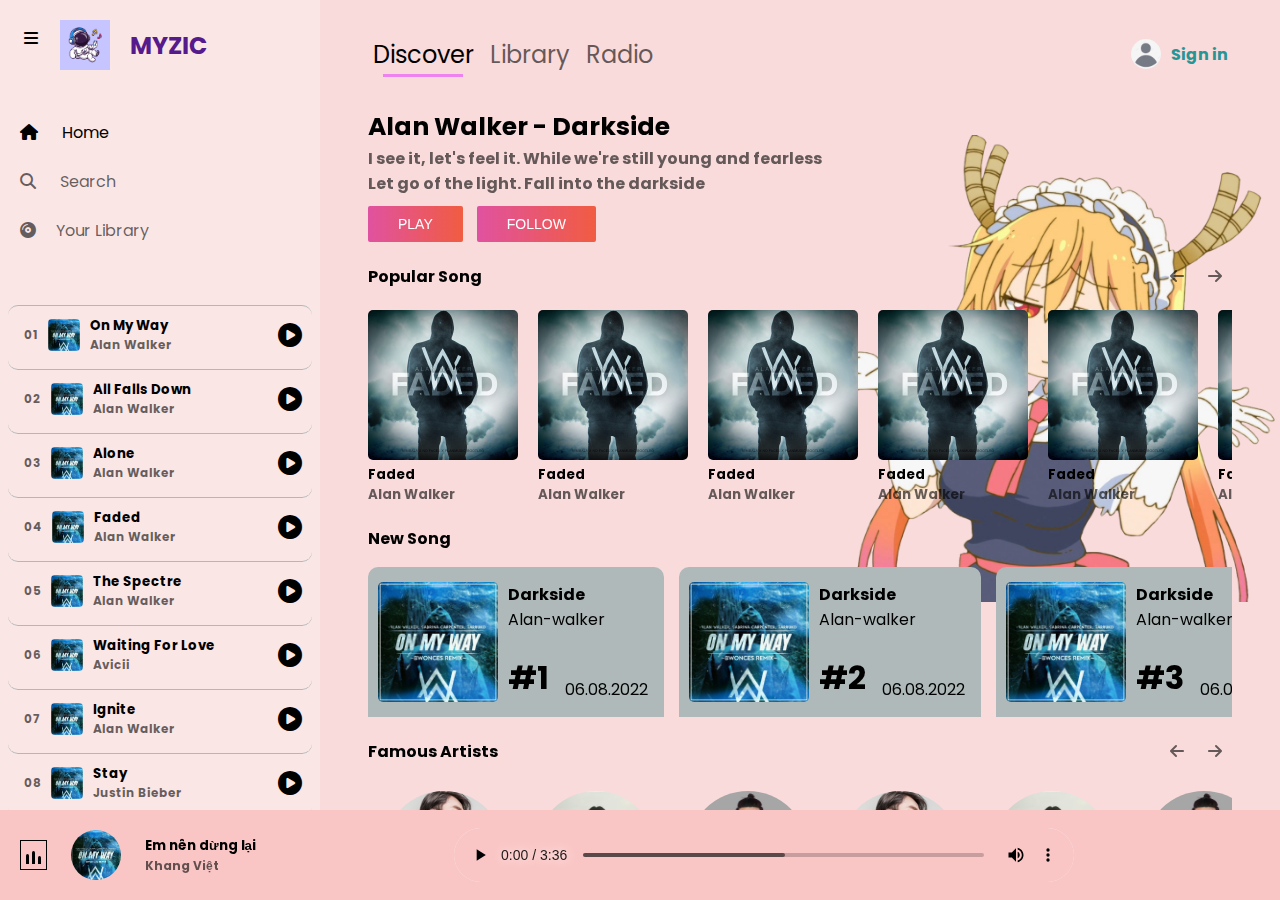
==== index.html @ 57d64efd "test audio" ====
<!DOCTYPE html>
<html lang="en">
  <head>
    <meta charset="UTF-8" />
    <meta http-equiv="X-UA-Compatible" content="IE=edge" />
    <meta name="viewport" content="width=device-width, initial-scale=1.0" />
    <link rel="stylesheet" href="css/index.css" />
    <link rel="stylesheet" href="css/responsive1.css" />
    <link
      href="https://fonts.googleapis.com/css?family=Poppins"
      rel="stylesheet"
    />
    <link
      rel="stylesheet"
      href="https://cdnjs.cloudflare.com/ajax/libs/font-awesome/6.1.2/css/all.min.css"
    />
    <link
      rel="stylesheet"
      href="https://cdnjs.cloudflare.com/ajax/libs/animate.css/4.1.1/animate.min.css"
    />
    <link rel="icon" href="image/logo.jpg" />
    <title>MYZIC</title>
  </head>
  <body onload="init()">
    <header class="flex">
      <div class="flex" id="menu_btn">
        <a href="#" class="showHide flex"><i class="fa-solid fa-bars"></i></a>
      </div>
      <div class="title">
        <a href="#" class="flex">
          <img src="image/logo.jpg" alt="logo" />
          <h1 class="animate__animated animate__fadeInRight">MYZIC</h1>
        </a>
      </div>
      <nav>
        <div class="flex space-between">
          <ul class="flex">
            <li>
              <a href="#" class="active">Discover<span></span></a>
            </li>
            <li><a href="#">Library</a></li>
            <li><a href="#">Radio</a></li>
          </ul>
          <div class="search"></div>
          <a href="#" class="user flex">
            <img src="image/img2/avatar.jpg" alt="user" />
            <h4>Sign in</h4>
          </a>
        </div>
      </nav>
    </header>
    <div class="content flex">
      <div class="left_content">
        <div class="menu">
          <a href="#" class="active animate__animated animate__fadeInDown"
            ><i class="fa-solid fa-house"></i> Home</a
          >
          <a href="#" class="animate__animated animate__fadeInDown"
            ><i class="fa-solid fa-magnifying-glass"></i> Search</a
          >
          <a href="#" class="animate__animated animate__fadeInDown"
            ><i class="fa-solid fa-compact-disc"></i>Your Library</a
          >
        </div>
        <ul class="menu_song">
          <li class="menuSongItem">
            <span>01</span>
            <img src="image/img/1.jpg" alt="1" />
            <h5>
              On My Way<br />
              <p class="subtitle">Alan Walker</p>
            </h5>
            <i class="fa-solid fa-circle-play"></i>
          </li>
          <li class="menuSongItem">
            <span>02</span>
            <img src="image/img/1.jpg" alt="2" />
            <h5>
              All Falls Down<br />
              <p class="subtitle">Alan Walker</p>
            </h5>
            <i class="fa-solid fa-circle-play"></i>
          </li>
          <li class="menuSongItem">
            <span>03</span>
            <img src="image/img/1.jpg" alt="3" />
            <h5>
              Alone<br />
              <p class="subtitle">Alan Walker</p>
            </h5>
            <i class="fa-solid fa-circle-play"></i>
          </li>
          <li class="menuSongItem">
            <span>04</span>
            <img src="image/img/1.jpg" alt="4" />
            <h5>
              Faded<br />
              <p class="subtitle">Alan Walker</p>
            </h5>
            <i class="fa-solid fa-circle-play"></i>
          </li>
          <li class="menuSongItem">
            <span>05</span>
            <img src="image/img/1.jpg" alt="5" />
            <h5>
              The Spectre<br />
              <p class="subtitle">Alan Walker</p>
            </h5>
            <i class="fa-solid fa-circle-play"></i>
          </li>
          <li class="menuSongItem">
            <span>06</span>
            <img src="image/img/1.jpg" alt="6" />
            <h5>
              Waiting For Love<br />
              <p class="subtitle">Avicii</p>
            </h5>
            <i class="fa-solid fa-circle-play"></i>
          </li>
          <li class="menuSongItem">
            <span>07</span>
            <img src="image/img/1.jpg" alt="7" />
            <h5>
              Ignite<br />
              <p class="subtitle">Alan Walker</p>
            </h5>
            <i class="fa-solid fa-circle-play"></i>
          </li>
          <li class="menuSongItem">
            <span>08</span>
            <img src="image/img/1.jpg" alt="8" />
            <h5>
              Stay<br />
              <p class="subtitle">Justin Bieber</p>
            </h5>
            <i class="fa-solid fa-circle-play"></i>
          </li>
          <li class="menuSongItem">
            <span>01</span>
            <img src="image/img/1.jpg" alt="anh1" />
            <h5>
              Ten bai hat<br />
              <p class="subtitle">ca si</p>
            </h5>
            <i class="fa-solid fa-circle-play"></i>
          </li>
          <li class="menuSongItem">
            <span>01</span>
            <img src="image/img/1.jpg" alt="anh1" />
            <h5>
              Ten bai hat<br />
              <p class="subtitle">ca si</p>
            </h5>
            <i class="fa-solid fa-circle-play"></i>
          </li>
          <li class="menuSongItem">
            <span>01</span>
            <img src="image/img/1.jpg" alt="anh1" />
            <h5>
              Ten bai hat<br />
              <p class="subtitle">ca si</p>
            </h5>
            <i class="fa-solid fa-circle-play"></i>
          </li>
          <li class="menuSongItem">
            <span>01</span>
            <img src="image/img/1.jpg" alt="anh1" />
            <h5>
              Ten bai hat<br />
              <p class="subtitle">ca si</p>
            </h5>
            <i class="fa-solid fa-circle-play"></i>
          </li>
        </ul>
      </div>
      <div class="right_content song">
        <div>
          <div class="section description">
            <h1>Alan Walker - Darkside</h1>
            <p>
              I see it, let's feel it. While we're still young and fearless<br />

              Let go of the light. Fall into the darkside
            </p>
            <div class="buttons">
              <button class="button">PLAY</button>
              <button class="button">FOLLOW</button>
            </div>
          </div>
          <div class="section popular_song">
            <div class="Tieu_de flex">
              <h4>Popular Song</h4>
              <div class="btn_song">
                <i class="fa-solid fa-arrow-left" id="left_song"></i>
                <i class="fa-solid fa-arrow-right" id="right_song"></i>
              </div>
            </div>
            <div class="pop_songs flex">
              <li class="songItem">
                <div class="img_play flex">
                  <img src="image/img/2.jpg" alt="Alan" />
                  <i class="fa-solid fa-play"></i>
                </div>
                <h5>
                  Faded<br />
                  <p class="subtitle">Alan Walker</p>
                </h5>
              </li>
              <li class="songItem">
                <div class="img_play flex">
                  <img src="image/img/2.jpg" alt="Alan" />
                  <i class="fa-solid fa-play"></i>
                </div>
                <h5>
                  Faded<br />
                  <p class="subtitle">Alan Walker</p>
                </h5>
              </li>
              <li class="songItem">
                <div class="img_play flex">
                  <img src="image/img/2.jpg" alt="Alan" />
                  <i class="fa-solid fa-play"></i>
                </div>
                <h5>
                  Faded<br />
                  <p class="subtitle">Alan Walker</p>
                </h5>
              </li>
              <li class="songItem">
                <div class="img_play flex">
                  <img src="image/img/2.jpg" alt="Alan" />
                  <i class="fa-solid fa-play"></i>
                </div>
                <h5>
                  Faded<br />
                  <p class="subtitle">Alan Walker</p>
                </h5>
              </li>
              <li class="songItem">
                <div class="img_play flex">
                  <img src="image/img/2.jpg" alt="Alan" />
                  <i class="fa-solid fa-play"></i>
                </div>
                <h5>
                  Faded<br />
                  <p class="subtitle">Alan Walker</p>
                </h5>
              </li>
              <li class="songItem">
                <div class="img_play flex">
                  <img src="image/img/2.jpg" alt="Alan" />
                  <i class="fa-solid fa-play"></i>
                </div>
                <h5>
                  Faded<br />
                  <p class="subtitle">Alan Walker</p>
                </h5>
              </li>
              <li class="songItem">
                <div class="img_play flex">
                  <img src="image/img/2.jpg" alt="Alan" />
                  <i class="fa-solid fa-play"></i>
                </div>
                <h5>
                  Faded<br />
                  <p class="subtitle">Alan Walker</p>
                </h5>
              </li>
              <li class="songItem">
                <div class="img_play flex">
                  <img src="image/img/2.jpg" alt="Alan" />
                  <i class="fa-solid fa-play"></i>
                </div>
                <h5>
                  Faded<br />
                  <p class="subtitle">Alan Walker</p>
                </h5>
              </li>
              <li class="songItem">
                <div class="img_play flex">
                  <img src="image/img/2.jpg" alt="Alan" />
                  <i class="fa-solid fa-play"></i>
                </div>
                <h5>
                  Faded<br />
                  <p class="subtitle">Alan Walker</p>
                </h5>
              </li>
            </div>
          </div>
          <div class="section new_song">
            <h4>New Song</h4>
            <div class="songs flex">
              <div class="song flex">
                <div class="thumbnail flex">
                  <img src="image/img/1.jpg" alt="" />
                  <i class="fa-solid fa-play"></i>
                </div>
                <div class="s_content">
                  <div class="s_info">
                    <h4 class="song_name">Darkside</h4>
                    <p>Alan-walker</p>
                  </div>
                  <div class="s_time flex">
                    <h1>#1</h1>
                    <p>06.08.2022</p>
                  </div>
                </div>
              </div>
              <div class="song flex">
                <div class="thumbnail flex">
                  <img src="image/img/1.jpg" alt="" />
                  <i class="fa-solid fa-play"></i>
                </div>
                <div class="s_content">
                  <div class="s_info">
                    <h4 class="song_name">Darkside</h4>
                    <p>Alan-walker</p>
                  </div>
                  <div class="s_time flex">
                    <h1>#2</h1>
                    <p>06.08.2022</p>
                  </div>
                </div>
              </div>
              <div class="song flex">
                <div class="thumbnail flex">
                  <img src="image/img/1.jpg" alt="" />
                  <i class="fa-solid fa-play"></i>
                </div>
                <div class="s_content">
                  <div class="s_info">
                    <h4 class="song_name">Darkside</h4>
                    <p>Alan-walker</p>
                  </div>
                  <div class="s_time flex">
                    <h1>#3</h1>
                    <p>06.08.2022</p>
                  </div>
                </div>
              </div>
              <div class="song flex">
                <div class="thumbnail flex">
                  <img src="image/img/1.jpg" alt="" />
                  <i class="fa-solid fa-play"></i>
                </div>
                <div class="s_content">
                  <div class="s_info">
                    <h4 class="song_name">Darkside</h4>
                    <p>Alan-walker</p>
                  </div>
                  <div class="s_time flex">
                    <h1>#4</h1>
                    <p>06.08.2022</p>
                  </div>
                </div>
              </div>
              <div class="song flex">
                <div class="thumbnail flex">
                  <img src="image/img/1.jpg" alt="" />
                  <i class="fa-solid fa-play"></i>
                </div>
                <div class="s_content">
                  <div class="s_info">
                    <h4 class="song_name">Darkside</h4>
                    <p>Alan-walker</p>
                  </div>
                  <div class="s_time flex">
                    <h1>#5</h1>
                    <p>06.08.2022</p>
                  </div>
                </div>
              </div>
              <div class="song flex">
                <div class="thumbnail flex">
                  <img src="image/img/1.jpg" alt="" />
                  <i class="fa-solid fa-play"></i>
                </div>
                <div class="s_content">
                  <div class="s_info">
                    <h4 class="song_name">Darkside</h4>
                    <p>Alan-walker</p>
                  </div>
                  <div class="s_time flex">
                    <h1>#6</h1>
                    <p>06.08.2022</p>
                  </div>
                </div>
              </div>
              <div class="song flex">
                <div class="thumbnail flex">
                  <img src="image/img/1.jpg" alt="" />
                  <i class="fa-solid fa-play"></i>
                </div>
                <div class="s_content">
                  <div class="s_info">
                    <h4 class="song_name">Darkside</h4>
                    <p>Alan-walker</p>
                  </div>
                  <div class="s_time flex">
                    <h1>#7</h1>
                    <p>06.08.2022</p>
                  </div>
                </div>
              </div>
              <div class="song flex">
                <div class="thumbnail flex">
                  <img src="image/img/1.jpg" alt="" />
                  <i class="fa-solid fa-play"></i>
                </div>
                <div class="s_content">
                  <div class="s_info">
                    <h4 class="song_name">Darkside</h4>
                    <p>Alan-walker</p>
                  </div>
                  <div class="s_time flex">
                    <h1>#8</h1>
                    <p>06.08.2022</p>
                  </div>
                </div>
              </div>
            </div>
          </div>
          <div class="section f_artists">
            <div class="top flex">
              <h4>Famous Artists</h4>
              <div class="btn_song">
                <i class="fa-solid fa-arrow-left" id="left_artist"></i>
                <i class="fa-solid fa-arrow-right" id="right_artist"></i>
              </div>
            </div>
            <div class="artists flex">
              <div class="artist">
                <div class="avatar_artist">
                  <img src="image/img2/Son_Tung_MTP.jpg" alt="Son Tung" />
                </div>
                <h5 class="name">Sơn Tùng</h5>
              </div>
              <div class="artist">
                <div class="avatar_artist">
                  <img src="image/img2/Đen_Vâu.jpg" alt="Đen_Vâu" />
                </div>
                <h5 class="name">Đen Vâu</h5>
              </div>
              <div class="artist">
                <div class="avatar_artist">
                  <img src="image/img2/T.A.P.jpg" alt="T.A.P" />
                </div>
                <h5 class="name">T.A.P</h5>
              </div>
              <div class="artist">
                <div class="avatar_artist">
                  <img src="image/img2/Son_Tung_MTP.jpg" alt="Son Tung" />
                </div>
                <h5 class="name">Sơn Tùng</h5>
              </div>
              <div class="artist">
                <div class="avatar_artist">
                  <img src="image/img2/Đen_Vâu.jpg" alt="Đen_Vâu" />
                </div>
                <h5 class="name">Đen Vâu</h5>
              </div>
              <div class="artist">
                <div class="avatar_artist">
                  <img src="image/img2/T.A.P.jpg" alt="T.A.P" />
                </div>
                <h5 class="name">T.A.P</h5>
              </div>
              <div class="artist">
                <div class="avatar_artist">
                  <img src="image/img2/Son_Tung_MTP.jpg" alt="Son Tung" />
                </div>
                <h5 class="name">Sơn Tùng</h5>
              </div>
              <div class="artist">
                <div class="avatar_artist">
                  <img src="image/img2/Đen_Vâu.jpg" alt="Đen_Vâu" />
                </div>
                <h5 class="name">Đen Vâu</h5>
              </div>
              <div class="artist">
                <div class="avatar_artist">
                  <img src="image/img2/T.A.P.jpg" alt="T.A.P" />
                </div>
                <h5 class="name">T.A.P</h5>
              </div>
              <div class="artist">
                <div class="avatar_artist">
                  <img src="image/img2/Son_Tung_MTP.jpg" alt="Son Tung" />
                </div>
                <h5 class="name">Sơn Tùng</h5>
              </div>
              <div class="artist">
                <div class="avatar_artist">
                  <img src="image/img2/Đen_Vâu.jpg" alt="Đen_Vâu" />
                </div>
                <h5 class="name">Đen Vâu</h5>
              </div>
              <div class="artist">
                <div class="avatar_artist">
                  <img src="image/img2/T.A.P.jpg" alt="T.A.P" />
                </div>
                <h5 class="name">T.A.P</h5>
              </div>
              <div class="artist">
                <div class="avatar_artist">
                  <img src="image/img2/Son_Tung_MTP.jpg" alt="Son Tung" />
                </div>
                <h5 class="name">Sơn Tùng</h5>
              </div>
              <div class="artist">
                <div class="avatar_artist">
                  <img src="image/img2/Đen_Vâu.jpg" alt="Đen_Vâu" />
                </div>
                <h5 class="name">Đen Vâu</h5>
              </div>
              <div class="artist">
                <div class="avatar_artist">
                  <img src="image/img2/T.A.P.jpg" alt="T.A.P" />
                </div>
                <h5 class="name">T.A.P</h5>
              </div>
            </div>
          </div>
          <div class="section slider">
            <div>
              <img src="image/img2/slider1.jpg" alt="slider1" />
              <img src="image/img2/slider2.jpg" alt="slider2" />
              <img src="image/img2/slider3.jpg" alt="slider3" />
              <img src="image/img2/slider4.jpg" alt="slider4" />
              <img src="image/img2/slider5.jpg" alt="slider5" />
              <img src="image/img2/slider6.jpg" alt="slider6" />
              <img src="image/img2/slider7.jpg" alt="slider7" />
            </div>
          </div>
          <div class="section web_info">
            <div class="flex">
              <div class="flex">
                <img src="image/logo.jpg" alt="logo" />
                <h4>Sản phẩm của Huy và Quang</h4>
              </div>
              <div class="flex space-between">
                <a href="#">Giới thiệu</a>
                <a href="#">Liên hệ</a>
                <a href="#">Quảng cáo</a>
              </div>
              <div class="flex space-between">
                <a href="#">Góp ý</a>
                <a href="#">Thỏa thuận sử dụng</a>
              </div>
              <div>
                <a href=""></a>
                <a href=""></a>
                <a href=""></a>
                <a href=""></a>
              </div>
            </div>
          </div>
        </div>
      </div>
    </div>
    <footer>
      <div class="music_play flex">
        <div class="music_left flex">
          <div class="wave flex">
            <div class="wave_line"></div>
            <div class="wave_line"></div>
            <div class="wave_line"></div>
          </div>
          <img src="image/img/1.jpg" alt="anh1" id="poster_music" />
          <div class="info_song">
            <h5 id="title">Em nên dừng lại</h5>
            <div class="subtitle">Khang Việt</div>
          </div>
        </div>
        <audio
          controls
          autoplay
          src="song/audio3/1.mp3"
          type="audio/mp3"
          id="myAudio"
        ></audio>
        <div></div>
      </div>
    </footer>
    <script src="JS/indexjs.js"></script>
  </body>
</html>
---- css/index.css ----
* {
    margin: 0;
    padding: 0;
    box-sizing: border-box;
}

/* Thanh trượt */
::-webkit-scrollbar {
    width: 8px;
    height: 8px;
    scroll-behavior: smooth;
}

/* Track */
::-webkit-scrollbar-track {
    box-shadow: inset 0 0 5px grey;
    border-radius: 8px;
}

/* Handle */
::-webkit-scrollbar-thumb {
    background: linear-gradient(#fc5c7d, #6a82fb);
    border-radius: 8px;
}

:root {
    --left-width: 25%;
    --menu_color: #fbe6e6;
    --main_color: #f9dbdb;
    --footer-color: #f9c6c5;
    --light_dark: rgba(0, 0, 0, 0.6);
    --none-active-color: #289595;
    --active-color: #012658;
    --header-height: 12%;
    --footer-height: 10%;
    --menu-hover: #afb9b9;
    --progress-bg-color: rgba(105, 105, 170, .2);
    --progress-color: #bcfcff;
    --light-gray: #767676;
}

.song_active {
    background-color: var(--menu-hover);
}

.t_overflow {
    overflow: hidden;
    text-overflow: ellipsis;
    white-space: nowrap;
}

.flex {
    display: flex;
    align-items: center;
}

.space-between {
    justify-content: space-between;
}

html {
    height: 100%;
}

body {
    width: 100%;
    height: 100%;
    font-family: 'Poppins', 'Segoe UI', Tahoma, Geneva, Verdana, sans-serif;
}

header {
    width: 100%;
    height: var(--header-height);
}

#menu_btn {
    position: absolute;
    top: 30px;
    left: 24px;
}

#menu_btn>a {
    justify-content: center;
    text-align: center;
    width: 100%;
    height: 100%;
    text-decoration: none;
    color: #000;
}

.title {
    width: calc(var(--left-width));
    height: 100%;
    padding: 20px 0px 20px 60px;
    background: var(--menu_color);
}

.title a img {
    width: 50px;
    height: 50px;
    margin-right: 20px;
}

.title a {
    width: 50%;
    text-decoration: none;
    color: #551A8B;
}

.title a h1 {
    font-size: 1.5rem;
}

header nav {
    width: calc(100% - var(--left-width));
    height: 100%;
    padding: 0px 30px;
    background: var(--main_color);
}

header nav>div {
    width: 95%;
    height: 100%;
    margin: auto;
}

header nav ul {
    height: 100%;
}

header nav ul li {
    list-style-type: none;
    margin-right: 1rem;
    position: relative;
}

header nav ul li a {
    font-size: 1.5rem;
    text-decoration: none;
    color: var(--light_dark);
}

header nav ul li a span {
    position: absolute;
    width: 80%;
    height: 2.5px;
    background-color: violet;
    bottom: -5px;
    left: 10%;
}

header nav ul li a.active {
    color: #000;
}

header nav ul li a:hover {
    color: #000;
    transition: 1s linear;
}

header nav .user img {
    width: 30px;
    height: 30px;
    border-radius: 50%;
    margin-right: 10px;
}

header nav .user {
    color: var(--none-active-color);
    text-decoration: none;
}

header nav .user:hover {
    color: var(--active-color);
    transition: 0.5s linear;
}

.content {
    width: 100%;
    height: calc(100% - var(--header-height) - var(--footer-height));
    align-items: unset;
}

.content .left_content {
    width: var(--left-width);
    height: 100%;
    background: var(--menu_color);
    z-index: 100;
}

.content .left_content .menu {
    height: 28%;
}

.content .left_content .menu a {
    display: block;
    padding: 12px 20px;
    font-size: 1rem;
    color: var(--light_dark);
    text-decoration: none;
}

.content .left_content .menu a.active,
.content .left_content .menu a:hover {
    color: #000;
    transition: .5s linear;
}

.content .left_content .menu a i {
    margin-right: 20px;
}

.content .left_content .menu_song {
    height: 72%;
    margin: 0 auto;
    overflow: auto;
}

.content .left_content .menu_song .menuSongItem {
    display: flex;
    align-items: center;
    list-style-type: none;
    padding: 10px 0px 15px 16px;
    width: 95%;
    margin: 0 auto;
    border-bottom: 1px solid var(--menu-hover);
    cursor: pointer;
    border-radius: 10px;
}

.content .left_content .menu_song .menuSongItem:first-child {
    border-top: 1px solid var(--menu-hover);
}

.content .left_content .menu_song .menuSongItem:hover {
    background-color: var(--menu-hover);
}

.content .left_content .menu_song .menuSongItem span {
    font-size: 12px;
    font-weight: bold;
    color: var(--light_dark);
    margin-right: 10px;
}

.content .left_content .menu_song .menuSongItem img {
    width: 2rem;
    height: 2rem;
    margin-right: 10px;
    border-radius: 4px;
}

.content .left_content .menu_song .menuSongItem img:hover {
    transform: skewX(5deg);
}

.content .left_content .menu_song .menuSongItem h5 {
    width: 70%;
    overflow: hidden;
    text-overflow: ellipsis;
    white-space: nowrap;
}

.content .left_content .menu_song .menuSongItem h5 p.subtitle {
    font-size: 12px;
    color: var(--light_dark);
    overflow: hidden;
    text-overflow: ellipsis;
    white-space: nowrap;
}

.content .left_content .menu_song .menuSongItem i {
    font-size: 1.5rem;
    margin-right: 10px;
}

.content .left_content .menu_song .menuSongItem i:hover {
    color: white;
}

/* ===RIGHT_CONTENT=== */
.right_content::before {
    content: '';
    position: fixed;
    width: 100%;
    height: 75%;
    top: 15%;
    right: 0;
    background: url('bg.png') no-repeat right top;
    background-size: 489px 467px;
    z-index: -1;
}

.right_content {
    width: calc(100% - var(--left-width));
    background: var(--main_color);
    overflow: auto;
    z-index: 2;
}

.right_content>div {
    width: 90%;
    margin: 0 auto;
}

.right_content .section {
    margin-top: 1rem;
}

.right_content .section:first-child {
    margin: 0px 0px 9px 0px;
}

.right_content .description h1 {
    font-size: 25px;
}

.right_content .description p {
    color: var(--light_dark);
}

.right_content .description h1,
.right_content .description p {
    font-weight: bold;
}

.right_content .description .buttons .button {
    margin: 10px 10px 0px 0px;
}

.button {
    -webkit-appearance: none;
    display: inline-block;
    height: 36px;
    outline: none;
    border: none;
    background: linear-gradient(to right, #e052a0, #f15c41);
    cursor: pointer;
    border-radius: 2px;
    color: #fff;
    font-weight: 500;
    text-align: center;
    text-transform: uppercase;

    line-height: 36px;
    padding: 0 30px;
    font-size: 14px;
}

.button:hover {
    background: linear-gradient(to right, #3ec7e0, #526bf4);
    border-radius: 5px;
}

.right_content .popular_song .Tieu_de {
    justify-content: space-between;
}

.right_content .popular_song .Tieu_de .btn_song i {
    cursor: pointer;
    padding: 10px;
    color: var(--light_dark);
}

.right_content .popular_song .Tieu_de i:hover {
    color: rgba(0, 0, 0, 1);
}

.right_content .popular_song .pop_songs {
    width: 100%;
    height: 200px;
    margin-top: 1rem;
    align-items: flex-start;
    overflow: auto;
    scroll-behavior: smooth;
}

.right_content .popular_song .pop_songs::-webkit-scrollbar {
    display: none;
}

.right_content .popular_song .pop_songs .songItem {
    min-width: 150px;
    height: 140px;
    list-style-type: none;
    margin-right: 20px;
    transition: .3s linear;
}

.right_content .popular_song .pop_songs .songItem .img_play {
    position: relative;
    width: 150px;
    height: 150px;
    justify-content: center;
    overflow: hidden;
    border-radius: 5px;
}

.popular_song .pop_songs .songItem .img_play img {
    width: 100%;
    height: 100%;
}

.popular_song .pop_songs li .img_play i {
    position: absolute;
    font-size: 20px;
    cursor: pointer;
    color: white;
    opacity: 0;
}

.popular_song .pop_songs li .img_play i::after {
    content: '';
    position: absolute;
    width: 30px;
    height: 30px;
    border: 2px solid #fff;
    border-radius: 50%;
    left: -12px;
    top: -7px;
    box-shadow: inset 0px 0px 3px #fff
}

.popular_song .pop_songs li:hover .img_play i {
    opacity: 1;
}

.popular_song .pop_songs li:hover .img_play img {
    transform: scale(1.15);
    filter: brightness(80%);
}

.popular_song .pop_songs h5 {
    padding: 5px 0px;
    width: 120px;
    overflow: hidden;
    text-overflow: ellipsis;
    white-space: nowrap;
}

.popular_song .pop_songs h5 .subtitle {
    color: var(--light_dark);
    width: 150px;
    overflow: hidden;
    text-overflow: ellipsis;
    white-space: nowrap;
}

.new_song .songs {
    width: 100%;
    height: auto;
    margin-top: 1rem;
    overflow: auto;
    scroll-behavior: smooth;
}

.new_song .songs::-webkit-scrollbar {
    display: none;
    scroll-behavior: smooth;
}

.new_song .songs .song {
    display: flex;
    width: 306px;
    height: 150px;
    margin-right: 15px;
    border-radius: 10px 10px 0px 0px;
    background-color: var(--menu-hover);
}

.new_song .songs .song .thumbnail {
    padding: 10px;
    width: 120px;
    height: 120px;
    border-radius: 5px;
    margin-left: 10px;
    position: relative;
    justify-content: center;
    overflow: hidden;
}

.new_song .songs .song .thumbnail img {
    width: 120px;
    height: 120px;
}

.new_song .songs .song .thumbnail:hover img {
    transform: scale(1.15);
    filter: brightness(80%);
}

.new_song .songs .song .thumbnail:hover i {
    opacity: 1;
}

.new_song .songs .song .thumbnail i {
    position: absolute;
    font-size: 20px;
    cursor: pointer;
    color: white;
    opacity: 0;
}

.new_song .songs .song .thumbnail i::after {
    content: '';
    position: absolute;
    width: 30px;
    height: 30px;
    border: 2px solid #fff;
    border-radius: 50%;
    left: -12px;
    top: -7px;
    box-shadow: inset 0px 0px 3px #fff
}

.new_song .songs .song .s_content {
    margin-left: 10px;
    width: 50%;
    height: 80%;
    justify-content: space-between;
    display: flex;
    flex-direction: column;
}

.new_song .songs .song .s_content .s_time {
    align-items: flex-end;
}

.new_song .songs .song .s_content .s_time p,
.new_song .songs .song .s_content .s_time h1 {
    margin-right: 1rem;
}

.f_artists .top {
    justify-content: space-between;
}

.f_artists .top .btn_song i {
    cursor: pointer;
    padding: 10px;
    color: var(--light_dark);
}

.f_artists .top .btn_song i:hover {
    color: #000;
}

.f_artists .artists {
    margin-top: 1rem;
    overflow: auto;
    scroll-behavior: smooth;
}

.f_artists .artists::-webkit-scrollbar {
    display: none;
}

.f_artists .artists .artist {
    margin: 6px 16px;
}

.f_artists .artists .artist .avatar_artist img {
    width: 120px;
    height: 120px;
    border-radius: 50%;
}

.f_artists .artists .artist .avatar_artist img:hover {
    transform: scale(1.1);
    filter: brightness(60%);
}

.f_artists .artists .artist .name {
    text-align: center;
    margin-top: 6px;
}


.slider>div {
    display: flex;
    margin: auto;
    overflow: auto;
    max-width: 840px;
}

.slider>div img {
    width: 100%;
}

.web_info>div {
    flex-direction: column;
    width: 100%;
}

.web_info>div>div>img {
    width: 40px;
    height: 40px;
    border-radius: 50%;
    margin-right: 10px;
}

.web_info>div>div>h4 {
    line-height: 2;
}

.web_info>div>div:nth-child(2) {
    width: 33%;
}

.web_info>div>div>a {
    line-height: 2;
    text-decoration: none;
    color: #000;
}

.web_info>div>div:last-child {
    width: 28%;
}

/* ============ */

/* footer */
@keyframes wave {
    0% {
        height: 10px;
    }

    50% {
        height: 13px;
    }

    100% {
        height: 8px;
    }
}

@keyframes rotate {
    from {
        transform: rotate(-360deg);
    }

    to {
        transform: rotate(360deg);
    }
}

@keyframes slide {
    from {
        transform: translateX(-100%);
    }

    to {
        transform: translateX(100%);
    }
}

footer {
    width: 100%;
    height: var(--footer-height);
    position: fixed;
    bottom: 0;
}

footer .music_play {
    width: 100%;
    height: var(--footer-height);
    background-color: var(--footer-color);
    box-shadow: 0px 3px 8px #090f1f;
    padding: 0 20px;
    position: fixed;
    bottom: 0;
    justify-content: space-between;
}

footer .music_play .music_left {
    width: 20%;
}

footer .music_play .music_left .wave {
    width: 30px;
    height: 30px;
    border: 1px solid #000;
    padding: 5px;
    margin-right: 1.5rem;
    justify-content: center;
    align-items: flex-end;
}

footer .music_play .wave .wave_line {
    width: 3px;
    height: 10px;
    background-color: #000;
    margin-right: 3px;
    border-radius: 10px 10px 0px 0px;
    animation: wave .7s linear infinite;
}

footer .music_play .wave .wave_line:nth-child(2) {
    height: 13px;
    animation-delay: .4s;
}

footer .music_play .wave .wave_line:nth-child(3) {
    height: 8px;
    animation-delay: 8s;
    margin-right: 0px;
}

#poster_music {
    width: 50px;
    height: 50px;
    border-radius: 50%;
    animation: rotate 8s linear infinite;
}

.music_left .info_song {
    width: 10rem;
    margin-left: 1.5rem;
    overflow: hidden;
}

.music_left .info_song h5 {
    line-height: 1.6;
    animation: slide 5s linear infinite;

    overflow: hidden;
    text-overflow: ellipsis;
    white-space: nowrap;
}

footer .music_left .info_song .subtitle {
    font-size: 12px;
    color: var(--light_dark);
    font-weight: bold;

    overflow: hidden;
    text-overflow: ellipsis;
    white-space: nowrap;
}

footer .music_play audio {
    width: 50%;
    outline: none;
}

audio::-webkit-media-controls-panel {
    background-color: var(--footer-color);
}
---- css/responsive1.css ----
@media screen and (max-width: 1500px) {}

@media screen and (max-width: 900px) {}

@media screen and (max-width: 600px) {
    :root {
        --left-width: 100%;
    }

    header {
        height: 15%;
    }

    .title {
        display: none;
    }

    #menu_btn {
        top: 20px;
        left: 20px;
    }

    header nav {
        width: 100%;
        padding: 0;
    }

    header nav>div {
        flex-direction: column-reverse;
    }

    header nav ul {
        margin-top: 50px;
    }

    header nav .user {
        position: absolute;
        top: 15px;
        right: 20px;
    }

    .content {
        height: 70%;
    }

    .content .left_content {
        display: none;
    }

    .content .left_content .menu {
        height: 31%;
    }

    .content .left_content .menu_song {
        height: 69%;
    }

    .content .right_content {
        width: 100%;
    }

    .web_info>div>div:nth-child(2) {
        width: 80%;
    }

    .web_info>div>div:nth-child(3) {
        width: 70%;
    }

    footer .music_play {
        height: 15%;
        flex-direction: column-reverse;
        align-items: flex-start;
    }

    footer .music_play .music_left {
        width: 80%;
    }

    footer .music_play .music_left .wave {
        display: none;
    }

    footer .music_play audio {
        width: 100%;
    }
}
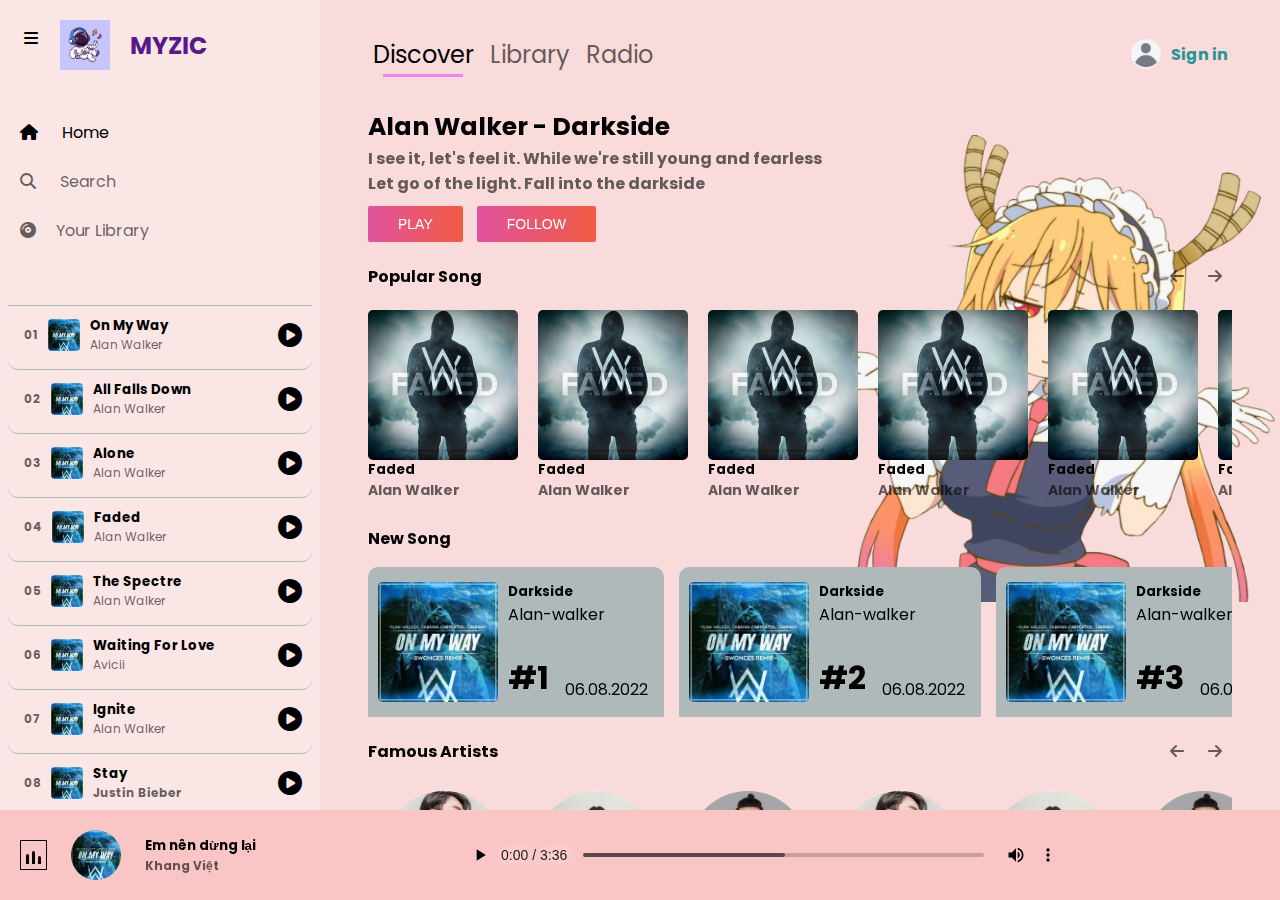
==== commit 5987474b: "Cập nhật js trang chủ" ====
--- a/index.html
+++ b/index.html
@@ -42,7 +42,7 @@
             <li><a href="#">Radio</a></li>
           </ul>
           <div class="search"></div>
-          <a href="#" class="user flex">
+          <a href="login.html" class="user flex">
             <img src="image/img2/avatar.jpg" alt="user" />
             <h4>Sign in</h4>
           </a>
@@ -62,113 +62,113 @@
             ><i class="fa-solid fa-compact-disc"></i>Your Library</a
           >
         </div>
-        <ul class="menu_song">
-          <li class="menuSongItem">
+        <ul class="menu_song SongItems">
+          <li class="menuSongItem SongItem SongItem">
             <span>01</span>
-            <img src="image/img/1.jpg" alt="1" />
-            <h5>
-              On My Way<br />
-              <p class="subtitle">Alan Walker</p>
-            </h5>
-            <i class="fa-solid fa-circle-play"></i>
-          </li>
-          <li class="menuSongItem">
+            <img src="image/img/1.jpg" alt="On My Way" />
+            <div>
+              <h5>On My Way</h5>
+              <p class="subtitle">Alan Walker</p>
+            </div>
+            <i class="fa-solid fa-circle-play"></i>
+          </li>
+          <li class="menuSongItem SongItem">
             <span>02</span>
-            <img src="image/img/1.jpg" alt="2" />
-            <h5>
-              All Falls Down<br />
-              <p class="subtitle">Alan Walker</p>
-            </h5>
-            <i class="fa-solid fa-circle-play"></i>
-          </li>
-          <li class="menuSongItem">
+            <img src="image/img/1.jpg" alt="All Falls Down" />
+            <div>
+              <h5>All Falls Down</h5>
+              <p class="subtitle">Alan Walker</p>
+            </div>
+            <i class="fa-solid fa-circle-play"></i>
+          </li>
+          <li class="menuSongItem SongItem">
             <span>03</span>
-            <img src="image/img/1.jpg" alt="3" />
-            <h5>
-              Alone<br />
-              <p class="subtitle">Alan Walker</p>
-            </h5>
-            <i class="fa-solid fa-circle-play"></i>
-          </li>
-          <li class="menuSongItem">
+            <img src="image/img/1.jpg" alt="Alone" />
+            <div>
+              <h5>Alone</h5>
+              <p class="subtitle">Alan Walker</p>
+            </div>
+            <i class="fa-solid fa-circle-play"></i>
+          </li>
+          <li class="menuSongItem SongItem">
             <span>04</span>
-            <img src="image/img/1.jpg" alt="4" />
-            <h5>
-              Faded<br />
-              <p class="subtitle">Alan Walker</p>
-            </h5>
-            <i class="fa-solid fa-circle-play"></i>
-          </li>
-          <li class="menuSongItem">
+            <img src="image/img/1.jpg" alt="Faded" />
+            <div>
+              <h5>Faded</h5>
+              <p class="subtitle">Alan Walker</p>
+            </div>
+            <i class="fa-solid fa-circle-play"></i>
+          </li>
+          <li class="menuSongItem SongItem">
             <span>05</span>
-            <img src="image/img/1.jpg" alt="5" />
-            <h5>
-              The Spectre<br />
-              <p class="subtitle">Alan Walker</p>
-            </h5>
-            <i class="fa-solid fa-circle-play"></i>
-          </li>
-          <li class="menuSongItem">
+            <img src="image/img/1.jpg" alt="The Spectre" />
+            <div>
+              <h5>The Spectre</h5>
+              <p class="subtitle">Alan Walker</p>
+            </div>
+            <i class="fa-solid fa-circle-play"></i>
+          </li>
+          <li class="menuSongItem SongItem">
             <span>06</span>
-            <img src="image/img/1.jpg" alt="6" />
-            <h5>
-              Waiting For Love<br />
+            <img src="image/img/1.jpg" alt="Waiting For Love" />
+            <div>
+              <h5>Waiting For Love</h5>
               <p class="subtitle">Avicii</p>
-            </h5>
-            <i class="fa-solid fa-circle-play"></i>
-          </li>
-          <li class="menuSongItem">
+            </div>
+            <i class="fa-solid fa-circle-play"></i>
+          </li>
+          <li class="menuSongItem SongItem">
             <span>07</span>
-            <img src="image/img/1.jpg" alt="7" />
-            <h5>
-              Ignite<br />
-              <p class="subtitle">Alan Walker</p>
-            </h5>
-            <i class="fa-solid fa-circle-play"></i>
-          </li>
-          <li class="menuSongItem">
+            <img src="image/img/1.jpg" alt="Ignite" />
+            <div>
+              <h5>Ignite</h5>
+              <p class="subtitle">Alan Walker</p>
+            </div>
+            <i class="fa-solid fa-circle-play"></i>
+          </li>
+          <li class="menuSongItem SongItem">
             <span>08</span>
-            <img src="image/img/1.jpg" alt="8" />
+            <img src="image/img/1.jpg" alt="Stay" />
             <h5>
               Stay<br />
               <p class="subtitle">Justin Bieber</p>
             </h5>
             <i class="fa-solid fa-circle-play"></i>
           </li>
-          <li class="menuSongItem">
+          <li class="menuSongItem SongItem">
             <span>01</span>
             <img src="image/img/1.jpg" alt="anh1" />
-            <h5>
-              Ten bai hat<br />
-              <p class="subtitle">ca si</p>
-            </h5>
-            <i class="fa-solid fa-circle-play"></i>
-          </li>
-          <li class="menuSongItem">
+            <div>
+              <h5>Faded</h5>
+              <p class="subtitle">Alan Walker</p>
+            </div>
+            <i class="fa-solid fa-circle-play"></i>
+          </li>
+          <li class="menuSongItem SongItem">
             <span>01</span>
             <img src="image/img/1.jpg" alt="anh1" />
-            <h5>
-              Ten bai hat<br />
-              <p class="subtitle">ca si</p>
-            </h5>
-            <i class="fa-solid fa-circle-play"></i>
-          </li>
-          <li class="menuSongItem">
+            <div>
+              <h5>Faded</h5>
+              <p class="subtitle">Alan Walker</p>
+            </div>
+            <i class="fa-solid fa-circle-play"></i>
+          </li>
+          <li class="menuSongItem SongItem">
             <span>01</span>
             <img src="image/img/1.jpg" alt="anh1" />
-            <h5>
-              Ten bai hat<br />
-              <p class="subtitle">ca si</p>
-            </h5>
-            <i class="fa-solid fa-circle-play"></i>
-          </li>
-          <li class="menuSongItem">
+            <div>
+              <h5>Faded</h5>
+              <p class="subtitle">Alan Walker</p>
+            </div>
+            <i class="fa-solid fa-circle-play"></i>
+          </li>
+          <li class="menuSongItem SongItem">
             <span>01</span>
             <img src="image/img/1.jpg" alt="anh1" />
-            <h5>
-              Ten bai hat<br />
-              <p class="subtitle">ca si</p>
-            </h5>
+            <div>
+              <h5>Faded</h5>
+              <p class="subtitle">Alan Walker</p>
+            </div>
             <i class="fa-solid fa-circle-play"></i>
           </li>
         </ul>
@@ -195,110 +195,110 @@
                 <i class="fa-solid fa-arrow-right" id="right_song"></i>
               </div>
             </div>
-            <div class="pop_songs flex">
-              <li class="songItem">
-                <div class="img_play flex">
-                  <img src="image/img/2.jpg" alt="Alan" />
-                  <i class="fa-solid fa-play"></i>
-                </div>
-                <h5>
-                  Faded<br />
-                  <p class="subtitle">Alan Walker</p>
-                </h5>
-              </li>
-              <li class="songItem">
-                <div class="img_play flex">
-                  <img src="image/img/2.jpg" alt="Alan" />
-                  <i class="fa-solid fa-play"></i>
-                </div>
-                <h5>
-                  Faded<br />
-                  <p class="subtitle">Alan Walker</p>
-                </h5>
-              </li>
-              <li class="songItem">
-                <div class="img_play flex">
-                  <img src="image/img/2.jpg" alt="Alan" />
-                  <i class="fa-solid fa-play"></i>
-                </div>
-                <h5>
-                  Faded<br />
-                  <p class="subtitle">Alan Walker</p>
-                </h5>
-              </li>
-              <li class="songItem">
-                <div class="img_play flex">
-                  <img src="image/img/2.jpg" alt="Alan" />
-                  <i class="fa-solid fa-play"></i>
-                </div>
-                <h5>
-                  Faded<br />
-                  <p class="subtitle">Alan Walker</p>
-                </h5>
-              </li>
-              <li class="songItem">
-                <div class="img_play flex">
-                  <img src="image/img/2.jpg" alt="Alan" />
-                  <i class="fa-solid fa-play"></i>
-                </div>
-                <h5>
-                  Faded<br />
-                  <p class="subtitle">Alan Walker</p>
-                </h5>
-              </li>
-              <li class="songItem">
-                <div class="img_play flex">
-                  <img src="image/img/2.jpg" alt="Alan" />
-                  <i class="fa-solid fa-play"></i>
-                </div>
-                <h5>
-                  Faded<br />
-                  <p class="subtitle">Alan Walker</p>
-                </h5>
-              </li>
-              <li class="songItem">
-                <div class="img_play flex">
-                  <img src="image/img/2.jpg" alt="Alan" />
-                  <i class="fa-solid fa-play"></i>
-                </div>
-                <h5>
-                  Faded<br />
-                  <p class="subtitle">Alan Walker</p>
-                </h5>
-              </li>
-              <li class="songItem">
-                <div class="img_play flex">
-                  <img src="image/img/2.jpg" alt="Alan" />
-                  <i class="fa-solid fa-play"></i>
-                </div>
-                <h5>
-                  Faded<br />
-                  <p class="subtitle">Alan Walker</p>
-                </h5>
-              </li>
-              <li class="songItem">
-                <div class="img_play flex">
-                  <img src="image/img/2.jpg" alt="Alan" />
-                  <i class="fa-solid fa-play"></i>
-                </div>
-                <h5>
-                  Faded<br />
-                  <p class="subtitle">Alan Walker</p>
-                </h5>
+            <div class="pop_songs flex SongItems">
+              <li class="songItem SongItem">
+                <div class="img_play flex">
+                  <img src="image/img/2.jpg" alt="Alan" />
+                  <i class="fa-solid fa-play"></i>
+                </div>
+                <div>
+                  <h5>Faded</h5>
+                  <p class="subtitle">Alan Walker</p>
+                </div>
+              </li>
+              <li class="songItem SongItem">
+                <div class="img_play flex">
+                  <img src="image/img/2.jpg" alt="Alan" />
+                  <i class="fa-solid fa-play"></i>
+                </div>
+                <div>
+                  <h5>Faded</h5>
+                  <p class="subtitle">Alan Walker</p>
+                </div>
+              </li>
+              <li class="songItem SongItem">
+                <div class="img_play flex">
+                  <img src="image/img/2.jpg" alt="Alan" />
+                  <i class="fa-solid fa-play"></i>
+                </div>
+                <div>
+                  <h5>Faded</h5>
+                  <p class="subtitle">Alan Walker</p>
+                </div>
+              </li>
+              <li class="songItem SongItem">
+                <div class="img_play flex">
+                  <img src="image/img/2.jpg" alt="Alan" />
+                  <i class="fa-solid fa-play"></i>
+                </div>
+                <div>
+                  <h5>Faded</h5>
+                  <p class="subtitle">Alan Walker</p>
+                </div>
+              </li>
+              <li class="songItem SongItem">
+                <div class="img_play flex">
+                  <img src="image/img/2.jpg" alt="Alan" />
+                  <i class="fa-solid fa-play"></i>
+                </div>
+                <div>
+                  <h5>Faded</h5>
+                  <p class="subtitle">Alan Walker</p>
+                </div>
+              </li>
+              <li class="songItem SongItem">
+                <div class="img_play flex">
+                  <img src="image/img/2.jpg" alt="Alan" />
+                  <i class="fa-solid fa-play"></i>
+                </div>
+                <div>
+                  <h5>Faded</h5>
+                  <p class="subtitle">Alan Walker</p>
+                </div>
+              </li>
+              <li class="songItem SongItem">
+                <div class="img_play flex">
+                  <img src="image/img/2.jpg" alt="Alan" />
+                  <i class="fa-solid fa-play"></i>
+                </div>
+                <div>
+                  <h5>Faded</h5>
+                  <p class="subtitle">Alan Walker</p>
+                </div>
+              </li>
+              <li class="songItem SongItem">
+                <div class="img_play flex">
+                  <img src="image/img/2.jpg" alt="Alan" />
+                  <i class="fa-solid fa-play"></i>
+                </div>
+                <div>
+                  <h5>Faded</h5>
+                  <p class="subtitle">Alan Walker</p>
+                </div>
+              </li>
+              <li class="songItem SongItem">
+                <div class="img_play flex">
+                  <img src="image/img/2.jpg" alt="Alan" />
+                  <i class="fa-solid fa-play"></i>
+                </div>
+                <div>
+                  <h5>Faded</h5>
+                  <p class="subtitle">Alan Walker</p>
+                </div>
               </li>
             </div>
           </div>
           <div class="section new_song">
             <h4>New Song</h4>
-            <div class="songs flex">
-              <div class="song flex">
-                <div class="thumbnail flex">
-                  <img src="image/img/1.jpg" alt="" />
-                  <i class="fa-solid fa-play"></i>
-                </div>
-                <div class="s_content">
-                  <div class="s_info">
-                    <h4 class="song_name">Darkside</h4>
+            <div class="songs flex SongItems">
+              <div class="song flex SongItem">
+                <div class="thumbnail flex">
+                  <img src="image/img/1.jpg" alt="" />
+                  <i class="fa-solid fa-play"></i>
+                </div>
+                <div class="s_content">
+                  <div class="s_info">
+                    <h5 class="song_name">Darkside</h5>
                     <p>Alan-walker</p>
                   </div>
                   <div class="s_time flex">
@@ -307,14 +307,14 @@
                   </div>
                 </div>
               </div>
-              <div class="song flex">
-                <div class="thumbnail flex">
-                  <img src="image/img/1.jpg" alt="" />
-                  <i class="fa-solid fa-play"></i>
-                </div>
-                <div class="s_content">
-                  <div class="s_info">
-                    <h4 class="song_name">Darkside</h4>
+              <div class="song flex SongItem">
+                <div class="thumbnail flex">
+                  <img src="image/img/1.jpg" alt="" />
+                  <i class="fa-solid fa-play"></i>
+                </div>
+                <div class="s_content">
+                  <div class="s_info">
+                    <h5 class="song_name">Darkside</h5>
                     <p>Alan-walker</p>
                   </div>
                   <div class="s_time flex">
@@ -323,14 +323,14 @@
                   </div>
                 </div>
               </div>
-              <div class="song flex">
-                <div class="thumbnail flex">
-                  <img src="image/img/1.jpg" alt="" />
-                  <i class="fa-solid fa-play"></i>
-                </div>
-                <div class="s_content">
-                  <div class="s_info">
-                    <h4 class="song_name">Darkside</h4>
+              <div class="song flex SongItem">
+                <div class="thumbnail flex">
+                  <img src="image/img/1.jpg" alt="" />
+                  <i class="fa-solid fa-play"></i>
+                </div>
+                <div class="s_content">
+                  <div class="s_info">
+                    <h5 class="song_name">Darkside</h5>
                     <p>Alan-walker</p>
                   </div>
                   <div class="s_time flex">
@@ -339,14 +339,14 @@
                   </div>
                 </div>
               </div>
-              <div class="song flex">
-                <div class="thumbnail flex">
-                  <img src="image/img/1.jpg" alt="" />
-                  <i class="fa-solid fa-play"></i>
-                </div>
-                <div class="s_content">
-                  <div class="s_info">
-                    <h4 class="song_name">Darkside</h4>
+              <div class="song flex SongItem">
+                <div class="thumbnail flex">
+                  <img src="image/img/1.jpg" alt="" />
+                  <i class="fa-solid fa-play"></i>
+                </div>
+                <div class="s_content">
+                  <div class="s_info">
+                    <h5 class="song_name">Darkside</h5>
                     <p>Alan-walker</p>
                   </div>
                   <div class="s_time flex">
@@ -355,14 +355,14 @@
                   </div>
                 </div>
               </div>
-              <div class="song flex">
-                <div class="thumbnail flex">
-                  <img src="image/img/1.jpg" alt="" />
-                  <i class="fa-solid fa-play"></i>
-                </div>
-                <div class="s_content">
-                  <div class="s_info">
-                    <h4 class="song_name">Darkside</h4>
+              <div class="song flex SongItem">
+                <div class="thumbnail flex">
+                  <img src="image/img/1.jpg" alt="" />
+                  <i class="fa-solid fa-play"></i>
+                </div>
+                <div class="s_content">
+                  <div class="s_info">
+                    <h5 class="song_name">Darkside</h5>
                     <p>Alan-walker</p>
                   </div>
                   <div class="s_time flex">
@@ -371,14 +371,14 @@
                   </div>
                 </div>
               </div>
-              <div class="song flex">
-                <div class="thumbnail flex">
-                  <img src="image/img/1.jpg" alt="" />
-                  <i class="fa-solid fa-play"></i>
-                </div>
-                <div class="s_content">
-                  <div class="s_info">
-                    <h4 class="song_name">Darkside</h4>
+              <div class="song flex SongItem">
+                <div class="thumbnail flex">
+                  <img src="image/img/1.jpg" alt="" />
+                  <i class="fa-solid fa-play"></i>
+                </div>
+                <div class="s_content">
+                  <div class="s_info">
+                    <h5 class="song_name">Darkside</h5>
                     <p>Alan-walker</p>
                   </div>
                   <div class="s_time flex">
@@ -387,14 +387,14 @@
                   </div>
                 </div>
               </div>
-              <div class="song flex">
-                <div class="thumbnail flex">
-                  <img src="image/img/1.jpg" alt="" />
-                  <i class="fa-solid fa-play"></i>
-                </div>
-                <div class="s_content">
-                  <div class="s_info">
-                    <h4 class="song_name">Darkside</h4>
+              <div class="song flex SongItem">
+                <div class="thumbnail flex">
+                  <img src="image/img/1.jpg" alt="" />
+                  <i class="fa-solid fa-play"></i>
+                </div>
+                <div class="s_content">
+                  <div class="s_info">
+                    <h5 class="song_name">Darkside</h5>
                     <p>Alan-walker</p>
                   </div>
                   <div class="s_time flex">
@@ -403,14 +403,14 @@
                   </div>
                 </div>
               </div>
-              <div class="song flex">
-                <div class="thumbnail flex">
-                  <img src="image/img/1.jpg" alt="" />
-                  <i class="fa-solid fa-play"></i>
-                </div>
-                <div class="s_content">
-                  <div class="s_info">
-                    <h4 class="song_name">Darkside</h4>
+              <div class="song flex SongItem">
+                <div class="thumbnail flex">
+                  <img src="image/img/1.jpg" alt="" />
+                  <i class="fa-solid fa-play"></i>
+                </div>
+                <div class="s_content">
+                  <div class="s_info">
+                    <h5 class="song_name">Darkside</h5>
                     <p>Alan-walker</p>
                   </div>
                   <div class="s_time flex">
@@ -570,13 +570,13 @@
           <img src="image/img/1.jpg" alt="anh1" id="poster_music" />
           <div class="info_song">
             <h5 id="title">Em nên dừng lại</h5>
-            <div class="subtitle">Khang Việt</div>
+            <div class="subtitle" id="s_t">Khang Việt</div>
           </div>
         </div>
         <audio
           controls
           autoplay
-          src="song/audio3/1.mp3"
+          src="song/audio3/On My Way.mp3"
           type="audio/mp3"
           id="myAudio"
         ></audio>
--- a/css/index.css
+++ b/css/index.css
@@ -219,6 +219,7 @@
 .content .left_content .menu_song .menuSongItem {
     display: flex;
     align-items: center;
+    position: relative;
     list-style-type: none;
     padding: 10px 0px 15px 16px;
     width: 95%;
@@ -228,8 +229,13 @@
     border-radius: 10px;
 }
 
+.content .left_content .menu_song .menuSongItem>div {
+    width: 70%;
+}
+
 .content .left_content .menu_song .menuSongItem:first-child {
     border-top: 1px solid var(--menu-hover);
+    border-radius: 0 0 10px 10px;
 }
 
 .content .left_content .menu_song .menuSongItem:hover {
@@ -255,13 +261,13 @@
 }
 
 .content .left_content .menu_song .menuSongItem h5 {
-    width: 70%;
+    width: 100%;
     overflow: hidden;
     text-overflow: ellipsis;
     white-space: nowrap;
 }
 
-.content .left_content .menu_song .menuSongItem h5 p.subtitle {
+.content .left_content .menu_song .menuSongItem p.subtitle {
     font-size: 12px;
     color: var(--light_dark);
     overflow: hidden;
@@ -271,7 +277,8 @@
 
 .content .left_content .menu_song .menuSongItem i {
     font-size: 1.5rem;
-    margin-right: 10px;
+    position: absolute;
+    right: 10px;
 }
 
 .content .left_content .menu_song .menuSongItem i:hover {
@@ -430,17 +437,23 @@
     filter: brightness(80%);
 }
 
+.popular_song .pop_songs>div {
+    width: 120px;
+    padding: 5px 0px;
+}
+
 .popular_song .pop_songs h5 {
-    padding: 5px 0px;
-    width: 120px;
+    width: 90%;
     overflow: hidden;
     text-overflow: ellipsis;
     white-space: nowrap;
 }
 
-.popular_song .pop_songs h5 .subtitle {
-    color: var(--light_dark);
-    width: 150px;
+.popular_song .pop_songs p.subtitle {
+    color: var(--light_dark);
+    font-size: 14px;
+    font-weight: bold;
+    width: 100%;
     overflow: hidden;
     text-overflow: ellipsis;
     white-space: nowrap;
--- a/css/responsive1.css
+++ b/css/responsive1.css
@@ -1,6 +1,14 @@
 @media screen and (max-width: 1500px) {}
 
-@media screen and (max-width: 900px) {}
+@media screen and (max-width: 1000px) {
+    .web_info>div>div:nth-child(2) {
+        width: 50%;
+    }
+
+    .web_info>div>div:nth-child(3) {
+        width: 40%;
+    }
+}
 
 @media screen and (max-width: 600px) {
     :root {
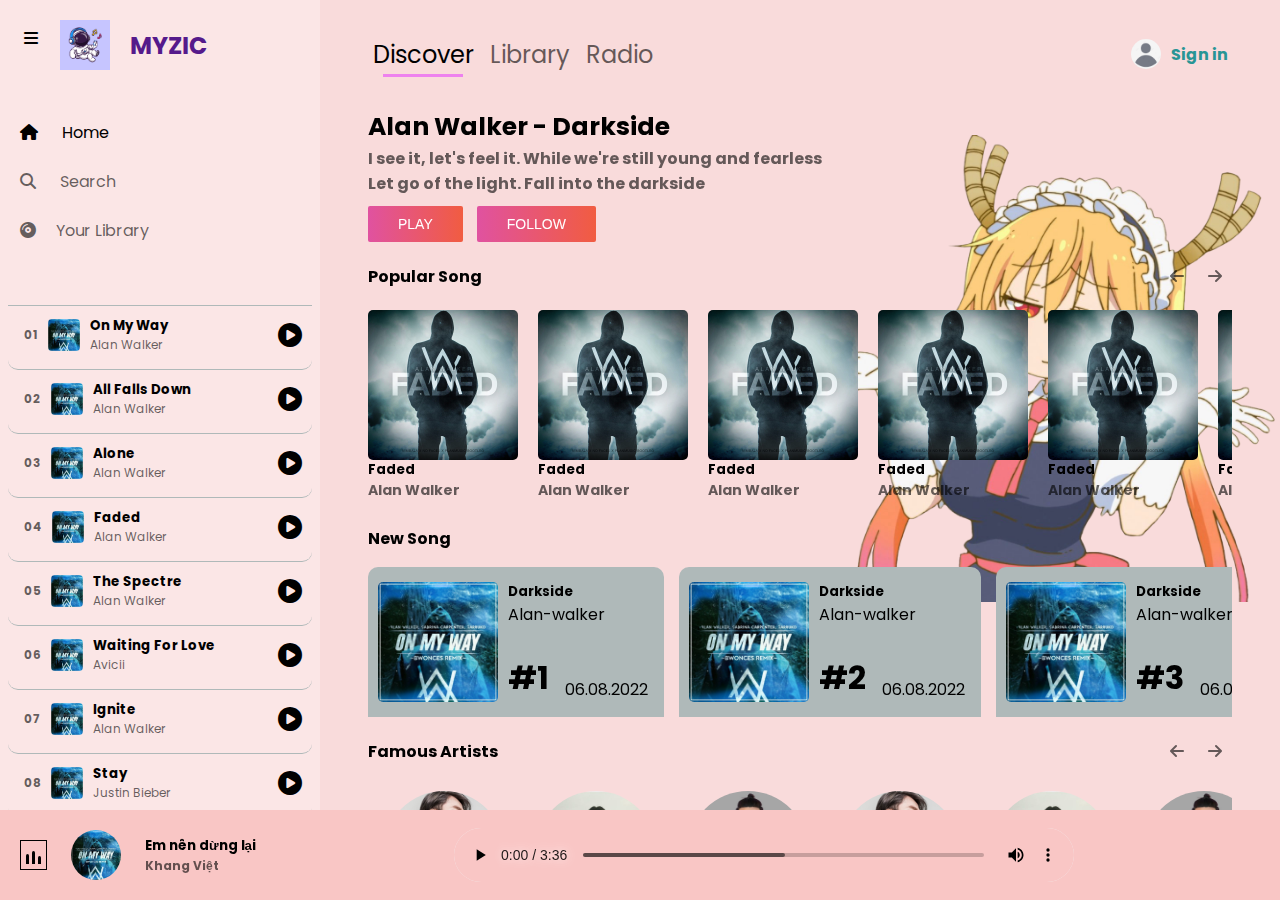
==== commit 83c3a537: "update" ====
--- a/index.html
+++ b/index.html
@@ -129,10 +129,10 @@
           <li class="menuSongItem SongItem">
             <span>08</span>
             <img src="image/img/1.jpg" alt="Stay" />
-            <h5>
-              Stay<br />
+            <div>
+              <h5>Stay</h5>
               <p class="subtitle">Justin Bieber</p>
-            </h5>
+            </div>
             <i class="fa-solid fa-circle-play"></i>
           </li>
           <li class="menuSongItem SongItem">
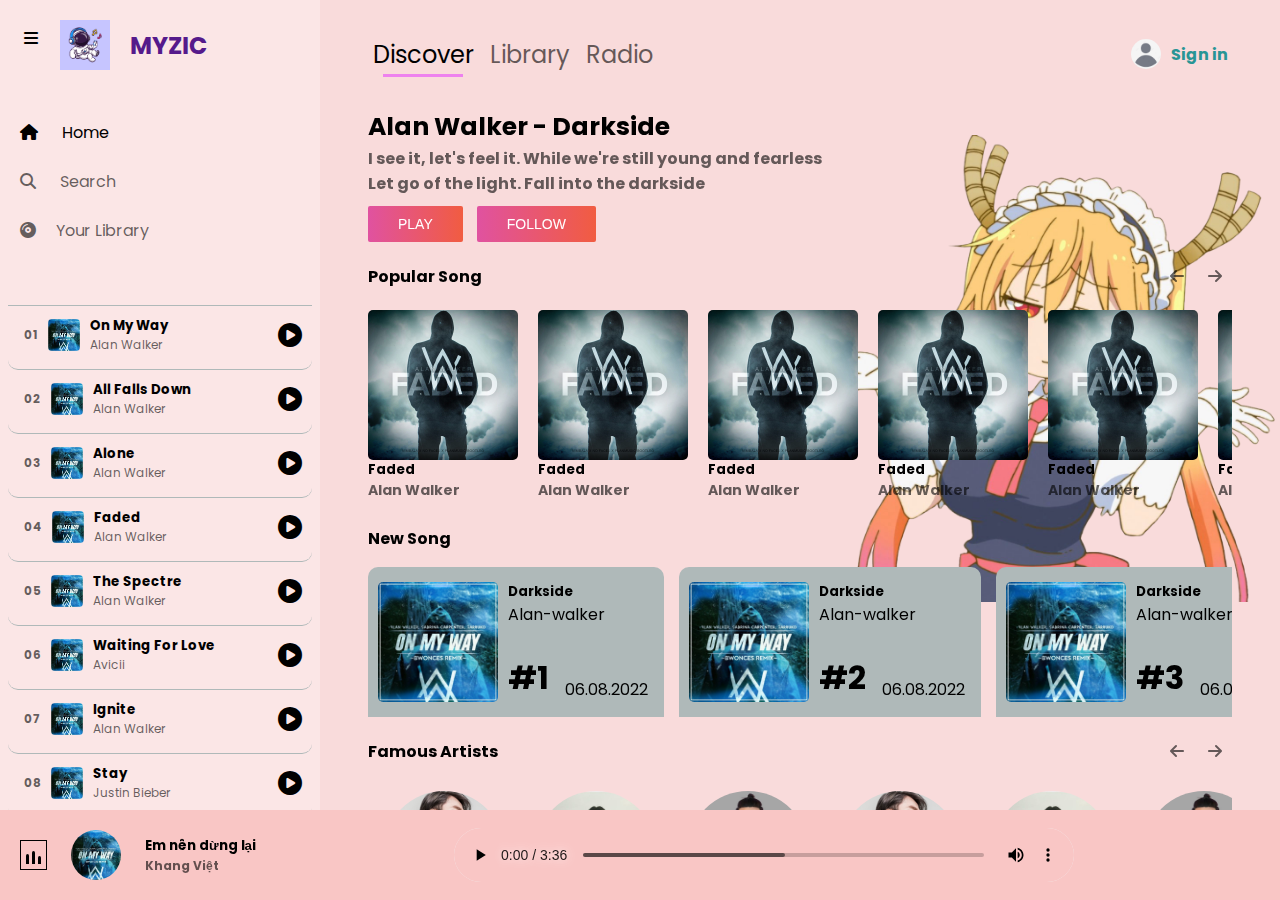
==== commit 04ed85fa: "Cập nhật trang 3" ====
--- a/index.html
+++ b/index.html
@@ -39,7 +39,7 @@
               <a href="#" class="active">Discover<span></span></a>
             </li>
             <li><a href="#">Library</a></li>
-            <li><a href="#">Radio</a></li>
+            <li><a href="Radio.html">Radio</a></li>
           </ul>
           <div class="search"></div>
           <a href="login.html" class="user flex">
@@ -548,11 +548,19 @@
                 <a href="#">Góp ý</a>
                 <a href="#">Thỏa thuận sử dụng</a>
               </div>
-              <div>
-                <a href=""></a>
-                <a href=""></a>
-                <a href=""></a>
-                <a href=""></a>
+              <div class="social_media">
+                <a href="#"
+                  ><img src="image/img2/facebook_icon.png" alt="facebook_icon"
+                /></a>
+                <a href="#"
+                  ><img src="image/img2/twitter_icon.png" alt="twitter_icon"
+                /></a>
+                <a href="#"
+                  ><img src="image/img2/linkedin_icon.png" alt="linkedin_icon"
+                /></a>
+                <a href="#"
+                  ><img src="image/img2/github_icon.png" alt="github_icon"
+                /></a>
               </div>
             </div>
           </div>
--- a/css/index.css
+++ b/css/index.css
@@ -626,8 +626,14 @@
     color: #000;
 }
 
-.web_info>div>div:last-child {
+.web_info>div>div:nth-child(3) {
     width: 28%;
+}
+
+.web_info .social_media img {
+    width: 70px;
+    height: 70px;
+    padding: 15px;
 }
 
 /* ============ */
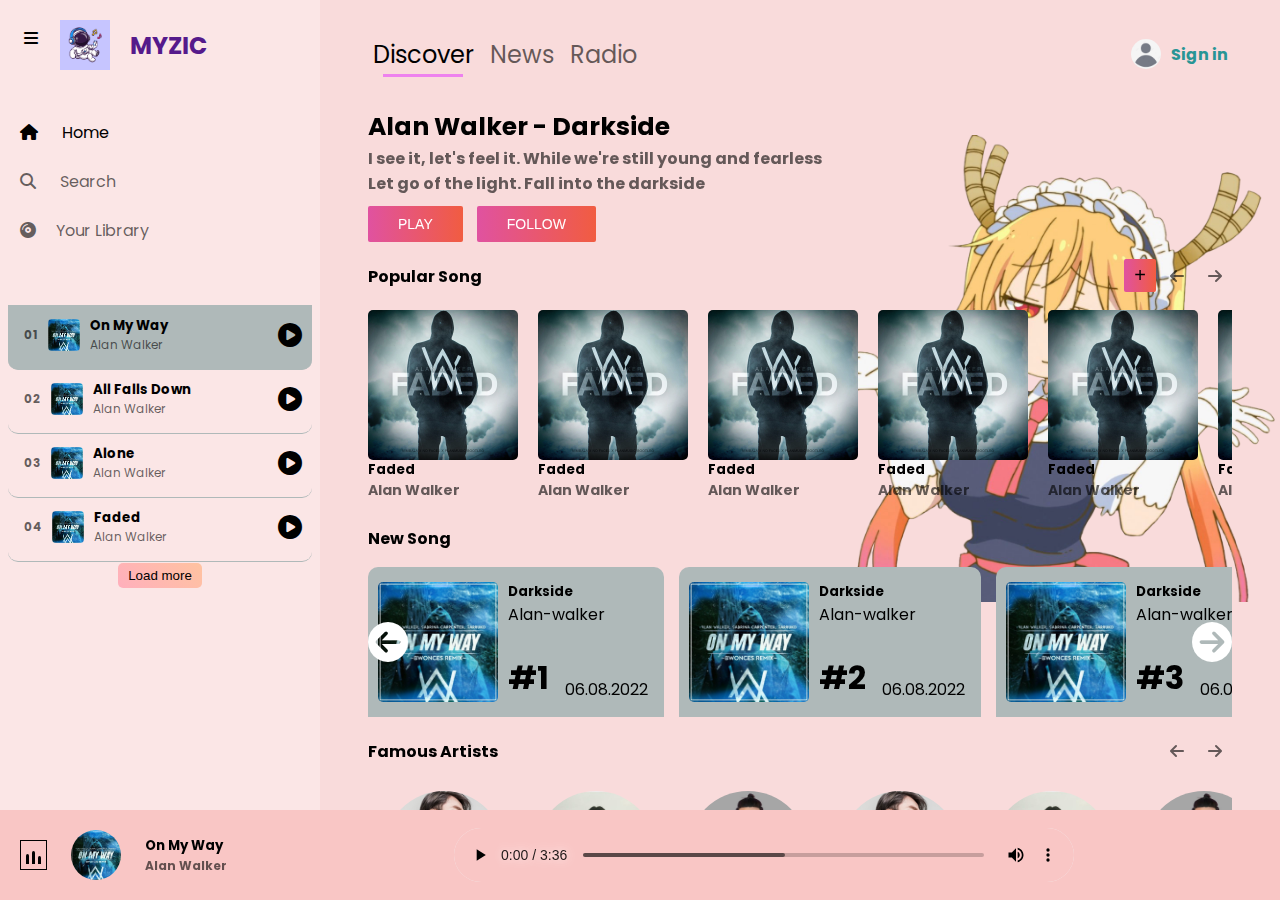
==== commit d873e375: "cập nhật" ====
--- a/index.html
+++ b/index.html
@@ -20,8 +20,15 @@
     />
     <link rel="icon" href="image/logo.jpg" />
     <title>MYZIC</title>
+    <script src="JS/jquery-3.6.0.min.js"></script>
+    <script src="JS/indexjs.js"></script>
   </head>
   <body onload="init()">
+    <div>
+      <a id="gototop" href="javascript:;"
+        ><i class="fa-solid fa-arrow-up"></i
+      ></a>
+    </div>
     <header class="flex">
       <div class="flex" id="menu_btn">
         <a href="#" class="showHide flex"><i class="fa-solid fa-bars"></i></a>
@@ -38,12 +45,12 @@
             <li>
               <a href="#" class="active">Discover<span></span></a>
             </li>
-            <li><a href="#">Library</a></li>
+            <li><a href="News.html">News</a></li>
             <li><a href="Radio.html">Radio</a></li>
           </ul>
           <div class="search"></div>
           <a href="login.html" class="user flex">
-            <img src="image/img2/avatar.jpg" alt="user" />
+            <img src="image/avatar.jpg" alt="user" />
             <h4>Sign in</h4>
           </a>
         </div>
@@ -63,9 +70,9 @@
           >
         </div>
         <ul class="menu_song SongItems">
-          <li class="menuSongItem SongItem SongItem">
+          <li class="menuSongItem SongItem song_active">
             <span>01</span>
-            <img src="image/img/1.jpg" alt="On My Way" />
+            <img src="image/1.jpg" alt="On My Way" />
             <div>
               <h5>On My Way</h5>
               <p class="subtitle">Alan Walker</p>
@@ -74,7 +81,7 @@
           </li>
           <li class="menuSongItem SongItem">
             <span>02</span>
-            <img src="image/img/1.jpg" alt="All Falls Down" />
+            <img src="image/1.jpg" alt="All Falls Down" />
             <div>
               <h5>All Falls Down</h5>
               <p class="subtitle">Alan Walker</p>
@@ -83,7 +90,7 @@
           </li>
           <li class="menuSongItem SongItem">
             <span>03</span>
-            <img src="image/img/1.jpg" alt="Alone" />
+            <img src="image/1.jpg" alt="Alone" />
             <div>
               <h5>Alone</h5>
               <p class="subtitle">Alan Walker</p>
@@ -92,7 +99,7 @@
           </li>
           <li class="menuSongItem SongItem">
             <span>04</span>
-            <img src="image/img/1.jpg" alt="Faded" />
+            <img src="image/1.jpg" alt="Faded" />
             <div>
               <h5>Faded</h5>
               <p class="subtitle">Alan Walker</p>
@@ -101,7 +108,7 @@
           </li>
           <li class="menuSongItem SongItem">
             <span>05</span>
-            <img src="image/img/1.jpg" alt="The Spectre" />
+            <img src="image/1.jpg" alt="The Spectre" />
             <div>
               <h5>The Spectre</h5>
               <p class="subtitle">Alan Walker</p>
@@ -110,7 +117,7 @@
           </li>
           <li class="menuSongItem SongItem">
             <span>06</span>
-            <img src="image/img/1.jpg" alt="Waiting For Love" />
+            <img src="image/1.jpg" alt="Waiting For Love" />
             <div>
               <h5>Waiting For Love</h5>
               <p class="subtitle">Avicii</p>
@@ -119,7 +126,7 @@
           </li>
           <li class="menuSongItem SongItem">
             <span>07</span>
-            <img src="image/img/1.jpg" alt="Ignite" />
+            <img src="image/1.jpg" alt="Ignite" />
             <div>
               <h5>Ignite</h5>
               <p class="subtitle">Alan Walker</p>
@@ -128,7 +135,7 @@
           </li>
           <li class="menuSongItem SongItem">
             <span>08</span>
-            <img src="image/img/1.jpg" alt="Stay" />
+            <img src="image/1.jpg" alt="Stay" />
             <div>
               <h5>Stay</h5>
               <p class="subtitle">Justin Bieber</p>
@@ -137,7 +144,7 @@
           </li>
           <li class="menuSongItem SongItem">
             <span>01</span>
-            <img src="image/img/1.jpg" alt="anh1" />
+            <img src="image/1.jpg" alt="anh1" />
             <div>
               <h5>Faded</h5>
               <p class="subtitle">Alan Walker</p>
@@ -146,7 +153,7 @@
           </li>
           <li class="menuSongItem SongItem">
             <span>01</span>
-            <img src="image/img/1.jpg" alt="anh1" />
+            <img src="image/1.jpg" alt="anh1" />
             <div>
               <h5>Faded</h5>
               <p class="subtitle">Alan Walker</p>
@@ -155,7 +162,7 @@
           </li>
           <li class="menuSongItem SongItem">
             <span>01</span>
-            <img src="image/img/1.jpg" alt="anh1" />
+            <img src="image/1.jpg" alt="anh1" />
             <div>
               <h5>Faded</h5>
               <p class="subtitle">Alan Walker</p>
@@ -164,13 +171,16 @@
           </li>
           <li class="menuSongItem SongItem">
             <span>01</span>
-            <img src="image/img/1.jpg" alt="anh1" />
+            <img src="image/1.jpg" alt="anh1" />
             <div>
               <h5>Faded</h5>
               <p class="subtitle">Alan Walker</p>
             </div>
             <i class="fa-solid fa-circle-play"></i>
           </li>
+          <div class="add">
+            <input type="button" value="Load more" id="loadMore" />
+          </div>
         </ul>
       </div>
       <div class="right_content song">
@@ -191,14 +201,17 @@
             <div class="Tieu_de flex">
               <h4>Popular Song</h4>
               <div class="btn_song">
+                <div class="add_btn">
+                  <input type="button" value="+" id="add" />
+                </div>
                 <i class="fa-solid fa-arrow-left" id="left_song"></i>
                 <i class="fa-solid fa-arrow-right" id="right_song"></i>
               </div>
             </div>
-            <div class="pop_songs flex SongItems">
+            <ul class="pop_songs flex SongItems">
               <li class="songItem SongItem">
                 <div class="img_play flex">
-                  <img src="image/img/2.jpg" alt="Alan" />
+                  <img src="image/2.jpg" alt="Alan" />
                   <i class="fa-solid fa-play"></i>
                 </div>
                 <div>
@@ -208,7 +221,7 @@
               </li>
               <li class="songItem SongItem">
                 <div class="img_play flex">
-                  <img src="image/img/2.jpg" alt="Alan" />
+                  <img src="image/2.jpg" alt="Alan" />
                   <i class="fa-solid fa-play"></i>
                 </div>
                 <div>
@@ -218,7 +231,7 @@
               </li>
               <li class="songItem SongItem">
                 <div class="img_play flex">
-                  <img src="image/img/2.jpg" alt="Alan" />
+                  <img src="image/2.jpg" alt="Alan" />
                   <i class="fa-solid fa-play"></i>
                 </div>
                 <div>
@@ -228,7 +241,7 @@
               </li>
               <li class="songItem SongItem">
                 <div class="img_play flex">
-                  <img src="image/img/2.jpg" alt="Alan" />
+                  <img src="image/2.jpg" alt="Alan" />
                   <i class="fa-solid fa-play"></i>
                 </div>
                 <div>
@@ -238,7 +251,7 @@
               </li>
               <li class="songItem SongItem">
                 <div class="img_play flex">
-                  <img src="image/img/2.jpg" alt="Alan" />
+                  <img src="image/2.jpg" alt="Alan" />
                   <i class="fa-solid fa-play"></i>
                 </div>
                 <div>
@@ -248,7 +261,7 @@
               </li>
               <li class="songItem SongItem">
                 <div class="img_play flex">
-                  <img src="image/img/2.jpg" alt="Alan" />
+                  <img src="image/2.jpg" alt="Alan" />
                   <i class="fa-solid fa-play"></i>
                 </div>
                 <div>
@@ -258,7 +271,7 @@
               </li>
               <li class="songItem SongItem">
                 <div class="img_play flex">
-                  <img src="image/img/2.jpg" alt="Alan" />
+                  <img src="image/2.jpg" alt="Alan" />
                   <i class="fa-solid fa-play"></i>
                 </div>
                 <div>
@@ -266,34 +279,16 @@
                   <p class="subtitle">Alan Walker</p>
                 </div>
               </li>
-              <li class="songItem SongItem">
-                <div class="img_play flex">
-                  <img src="image/img/2.jpg" alt="Alan" />
-                  <i class="fa-solid fa-play"></i>
-                </div>
-                <div>
-                  <h5>Faded</h5>
-                  <p class="subtitle">Alan Walker</p>
-                </div>
-              </li>
-              <li class="songItem SongItem">
-                <div class="img_play flex">
-                  <img src="image/img/2.jpg" alt="Alan" />
-                  <i class="fa-solid fa-play"></i>
-                </div>
-                <div>
-                  <h5>Faded</h5>
-                  <p class="subtitle">Alan Walker</p>
-                </div>
-              </li>
-            </div>
+            </ul>
           </div>
           <div class="section new_song">
             <h4>New Song</h4>
             <div class="songs flex SongItems">
-              <div class="song flex SongItem">
-                <div class="thumbnail flex">
-                  <img src="image/img/1.jpg" alt="" />
+              <i class="fa-solid fa-circle-arrow-left" id="c-left-arrow"></i>
+              <i class="fa-solid fa-circle-arrow-right" id="c-right-arrow"></i>
+              <div class="song flex SongItem">
+                <div class="thumbnail flex">
+                  <img src="image/1.jpg" alt="" />
                   <i class="fa-solid fa-play"></i>
                 </div>
                 <div class="s_content">
@@ -309,7 +304,7 @@
               </div>
               <div class="song flex SongItem">
                 <div class="thumbnail flex">
-                  <img src="image/img/1.jpg" alt="" />
+                  <img src="image/1.jpg" alt="" />
                   <i class="fa-solid fa-play"></i>
                 </div>
                 <div class="s_content">
@@ -325,7 +320,7 @@
               </div>
               <div class="song flex SongItem">
                 <div class="thumbnail flex">
-                  <img src="image/img/1.jpg" alt="" />
+                  <img src="image/1.jpg" alt="" />
                   <i class="fa-solid fa-play"></i>
                 </div>
                 <div class="s_content">
@@ -341,7 +336,7 @@
               </div>
               <div class="song flex SongItem">
                 <div class="thumbnail flex">
-                  <img src="image/img/1.jpg" alt="" />
+                  <img src="image/1.jpg" alt="" />
                   <i class="fa-solid fa-play"></i>
                 </div>
                 <div class="s_content">
@@ -357,7 +352,7 @@
               </div>
               <div class="song flex SongItem">
                 <div class="thumbnail flex">
-                  <img src="image/img/1.jpg" alt="" />
+                  <img src="image/1.jpg" alt="" />
                   <i class="fa-solid fa-play"></i>
                 </div>
                 <div class="s_content">
@@ -373,7 +368,7 @@
               </div>
               <div class="song flex SongItem">
                 <div class="thumbnail flex">
-                  <img src="image/img/1.jpg" alt="" />
+                  <img src="image/1.jpg" alt="" />
                   <i class="fa-solid fa-play"></i>
                 </div>
                 <div class="s_content">
@@ -389,7 +384,7 @@
               </div>
               <div class="song flex SongItem">
                 <div class="thumbnail flex">
-                  <img src="image/img/1.jpg" alt="" />
+                  <img src="image/1.jpg" alt="" />
                   <i class="fa-solid fa-play"></i>
                 </div>
                 <div class="s_content">
@@ -405,7 +400,7 @@
               </div>
               <div class="song flex SongItem">
                 <div class="thumbnail flex">
-                  <img src="image/img/1.jpg" alt="" />
+                  <img src="image/1.jpg" alt="" />
                   <i class="fa-solid fa-play"></i>
                 </div>
                 <div class="s_content">
@@ -432,105 +427,119 @@
             <div class="artists flex">
               <div class="artist">
                 <div class="avatar_artist">
-                  <img src="image/img2/Son_Tung_MTP.jpg" alt="Son Tung" />
+                  <img src="image/Son_Tung_MTP.jpg" alt="Son Tung" />
                 </div>
                 <h5 class="name">Sơn Tùng</h5>
               </div>
               <div class="artist">
                 <div class="avatar_artist">
-                  <img src="image/img2/Đen_Vâu.jpg" alt="Đen_Vâu" />
+                  <img src="image/Đen_Vâu.jpg" alt="Đen_Vâu" />
                 </div>
                 <h5 class="name">Đen Vâu</h5>
               </div>
               <div class="artist">
                 <div class="avatar_artist">
-                  <img src="image/img2/T.A.P.jpg" alt="T.A.P" />
+                  <img src="image/T.A.P.jpg" alt="T.A.P" />
                 </div>
                 <h5 class="name">T.A.P</h5>
               </div>
               <div class="artist">
                 <div class="avatar_artist">
-                  <img src="image/img2/Son_Tung_MTP.jpg" alt="Son Tung" />
+                  <img src="image/Son_Tung_MTP.jpg" alt="Son Tung" />
                 </div>
                 <h5 class="name">Sơn Tùng</h5>
               </div>
               <div class="artist">
                 <div class="avatar_artist">
-                  <img src="image/img2/Đen_Vâu.jpg" alt="Đen_Vâu" />
+                  <img src="image/Đen_Vâu.jpg" alt="Đen_Vâu" />
                 </div>
                 <h5 class="name">Đen Vâu</h5>
               </div>
               <div class="artist">
                 <div class="avatar_artist">
-                  <img src="image/img2/T.A.P.jpg" alt="T.A.P" />
+                  <img src="image/T.A.P.jpg" alt="T.A.P" />
                 </div>
                 <h5 class="name">T.A.P</h5>
               </div>
               <div class="artist">
                 <div class="avatar_artist">
-                  <img src="image/img2/Son_Tung_MTP.jpg" alt="Son Tung" />
+                  <img src="image/Son_Tung_MTP.jpg" alt="Son Tung" />
                 </div>
                 <h5 class="name">Sơn Tùng</h5>
               </div>
               <div class="artist">
                 <div class="avatar_artist">
-                  <img src="image/img2/Đen_Vâu.jpg" alt="Đen_Vâu" />
+                  <img src="image/Đen_Vâu.jpg" alt="Đen_Vâu" />
                 </div>
                 <h5 class="name">Đen Vâu</h5>
               </div>
               <div class="artist">
                 <div class="avatar_artist">
-                  <img src="image/img2/T.A.P.jpg" alt="T.A.P" />
+                  <img src="image/T.A.P.jpg" alt="T.A.P" />
                 </div>
                 <h5 class="name">T.A.P</h5>
               </div>
               <div class="artist">
                 <div class="avatar_artist">
-                  <img src="image/img2/Son_Tung_MTP.jpg" alt="Son Tung" />
+                  <img src="image/Son_Tung_MTP.jpg" alt="Son Tung" />
                 </div>
                 <h5 class="name">Sơn Tùng</h5>
               </div>
               <div class="artist">
                 <div class="avatar_artist">
-                  <img src="image/img2/Đen_Vâu.jpg" alt="Đen_Vâu" />
+                  <img src="image/Đen_Vâu.jpg" alt="Đen_Vâu" />
                 </div>
                 <h5 class="name">Đen Vâu</h5>
               </div>
               <div class="artist">
                 <div class="avatar_artist">
-                  <img src="image/img2/T.A.P.jpg" alt="T.A.P" />
+                  <img src="image/T.A.P.jpg" alt="T.A.P" />
                 </div>
                 <h5 class="name">T.A.P</h5>
               </div>
               <div class="artist">
                 <div class="avatar_artist">
-                  <img src="image/img2/Son_Tung_MTP.jpg" alt="Son Tung" />
+                  <img src="image/Son_Tung_MTP.jpg" alt="Son Tung" />
                 </div>
                 <h5 class="name">Sơn Tùng</h5>
               </div>
               <div class="artist">
                 <div class="avatar_artist">
-                  <img src="image/img2/Đen_Vâu.jpg" alt="Đen_Vâu" />
+                  <img src="image/Đen_Vâu.jpg" alt="Đen_Vâu" />
                 </div>
                 <h5 class="name">Đen Vâu</h5>
               </div>
               <div class="artist">
                 <div class="avatar_artist">
-                  <img src="image/img2/T.A.P.jpg" alt="T.A.P" />
+                  <img src="image/T.A.P.jpg" alt="T.A.P" />
                 </div>
                 <h5 class="name">T.A.P</h5>
               </div>
             </div>
           </div>
+          <div class="section suggest">
+            <h4>May be you'll like</h4>
+            <div class="embed">
+              <iframe
+                width="560"
+                height="315"
+                src="https://www.youtube.com/embed/4PNxFsWVk30"
+                title="YouTube video player"
+                frameborder="0"
+                allow="accelerometer; autoplay; clipboard-write; encrypted-media; gyroscope; picture-in-picture"
+                allowfullscreen
+              ></iframe>
+            </div>
+          </div>
           <div class="section slider">
             <div>
-              <img src="image/img2/slider1.jpg" alt="slider1" />
-              <img src="image/img2/slider2.jpg" alt="slider2" />
-              <img src="image/img2/slider3.jpg" alt="slider3" />
-              <img src="image/img2/slider4.jpg" alt="slider4" />
-              <img src="image/img2/slider5.jpg" alt="slider5" />
-              <img src="image/img2/slider6.jpg" alt="slider6" />
-              <img src="image/img2/slider7.jpg" alt="slider7" />
+              <img src="image/slider1.jpg" alt="slider1" />
+              <img src="image/slider2.jpg" alt="slider2" />
+              <img src="image/slider3.jpg" alt="slider3" />
+              <img src="image/slider4.jpg" alt="slider4" />
+              <img src="image/slider5.jpg" alt="slider5" />
+              <img src="image/slider6.jpg" alt="slider6" />
+              <img src="image/slider7.jpg" alt="slider7" />
             </div>
           </div>
           <div class="section web_info">
@@ -550,16 +559,16 @@
               </div>
               <div class="social_media">
                 <a href="#"
-                  ><img src="image/img2/facebook_icon.png" alt="facebook_icon"
+                  ><img src="image/facebook_icon.png" alt="facebook_icon"
                 /></a>
                 <a href="#"
-                  ><img src="image/img2/twitter_icon.png" alt="twitter_icon"
+                  ><img src="image/twitter_icon.png" alt="twitter_icon"
                 /></a>
                 <a href="#"
-                  ><img src="image/img2/linkedin_icon.png" alt="linkedin_icon"
+                  ><img src="image/linkedin_icon.png" alt="linkedin_icon"
                 /></a>
                 <a href="#"
-                  ><img src="image/img2/github_icon.png" alt="github_icon"
+                  ><img src="image/github_icon.png" alt="github_icon"
                 /></a>
               </div>
             </div>
@@ -575,22 +584,20 @@
             <div class="wave_line"></div>
             <div class="wave_line"></div>
           </div>
-          <img src="image/img/1.jpg" alt="anh1" id="poster_music" />
+          <img src="image/1.jpg" alt="anh1" id="poster_music" />
           <div class="info_song">
-            <h5 id="title">Em nên dừng lại</h5>
-            <div class="subtitle" id="s_t">Khang Việt</div>
+            <h5 id="title">On My Way</h5>
+            <div class="subtitle" id="s_t">Alan Walker</div>
           </div>
         </div>
         <audio
           controls
-          autoplay
-          src="song/audio3/On My Way.mp3"
+          src="song/On My Way.mp3"
           type="audio/mp3"
           id="myAudio"
         ></audio>
         <div></div>
       </div>
     </footer>
-    <script src="JS/indexjs.js"></script>
   </body>
 </html>
--- a/css/index.css
+++ b/css/index.css
@@ -39,6 +39,20 @@
     --light-gray: #767676;
 }
 
+a#gototop {
+    text-decoration: none;
+    display: block;
+    padding: 15px 20px;
+    background-color: #5071f2;
+    opacity: .8;
+    color: white;
+    position: fixed;
+    right: 15px;
+    bottom: 100px;
+    border-radius: 1rem 1rem;
+    z-index: 999;
+}
+
 .song_active {
     background-color: var(--menu-hover);
 }
@@ -217,7 +231,7 @@
 }
 
 .content .left_content .menu_song .menuSongItem {
-    display: flex;
+    display: none;
     align-items: center;
     position: relative;
     list-style-type: none;
@@ -283,6 +297,24 @@
 
 .content .left_content .menu_song .menuSongItem i:hover {
     color: white;
+}
+
+.menu_song .add {
+    text-align: center;
+}
+
+.menu_song .add input[type="button"] {
+    border: none;
+    padding: 5px 10px;
+    background: linear-gradient(45deg, #FFAFBD, #ffc3a0);
+    border-radius: 5px;
+    cursor: pointer;
+}
+
+.menu_song .add input[type="button"]:hover {
+    transition: .5s;
+    color: white;
+    background: linear-gradient(45deg, #de6161, #2657eb);
 }
 
 /* ===RIGHT_CONTENT=== */
@@ -363,6 +395,24 @@
     justify-content: space-between;
 }
 
+.btn_song .add_btn {
+    display: inline-block;
+}
+
+.btn_song .add_btn>input[type="button"] {
+    padding: 5px 10px;
+    font-size: 20px;
+    border: none;
+    border-radius: 2px;
+    background: linear-gradient(to right, #e052a0, #f15c41);
+    outline: none;
+}
+
+.btn_song .add_btn>input[type="button"]:hover {
+    color: white;
+    background: linear-gradient(to right, #3ec7e0, #526bf4);
+}
+
 .right_content .popular_song .Tieu_de .btn_song i {
     cursor: pointer;
     padding: 10px;
@@ -459,6 +509,10 @@
     white-space: nowrap;
 }
 
+.new_song {
+    position: relative;
+}
+
 .new_song .songs {
     width: 100%;
     height: auto;
@@ -470,6 +524,24 @@
 .new_song .songs::-webkit-scrollbar {
     display: none;
     scroll-behavior: smooth;
+}
+
+#c-left-arrow,
+#c-right-arrow {
+    position: absolute;
+    top: 50%;
+    font-size: 40px;
+    color: white;
+    z-index: 999;
+}
+
+#c-left-arrow:hover,
+#c-right-arrow:hover {
+    color: var(--footer-color);
+}
+
+#c-right-arrow {
+    right: 0;
 }
 
 .new_song .songs .song {
@@ -588,6 +660,11 @@
     margin-top: 6px;
 }
 
+.suggest>div {
+    margin-top: 1rem;
+    text-align: center;
+}
+
 
 .slider>div {
     display: flex;
--- a/css/responsive1.css
+++ b/css/responsive1.css
@@ -92,4 +92,54 @@
     footer .music_play audio {
         width: 100%;
     }
+}
+
+@media screen and (max-height: 600px) and (orientation: landscape) {
+    .title {
+        padding: 0px;
+    }
+
+    #menu_btn {
+        display: none;
+    }
+
+    .content .left_content .menu a {
+        padding: 0px 10px;
+    }
+
+    .content .left_content .menu_song .menuSongItem {
+        padding: 0px;
+    }
+
+    .content .left_content .menu_song .menuSongItem i {
+        display: none;
+    }
+
+    .content .left_content .menu_song .menuSongItem>div {
+        text-overflow: ellipsis;
+        overflow: hidden;
+        white-space: nowrap;
+    }
+
+    #poster_music {
+        width: 30px;
+        height: 30px;
+    }
+
+    footer .music_play>div:last-child {
+        display: none;
+    }
+
+
+    footer .music_play .music_left {
+        width: 40%;
+    }
+
+    .web_info>div>div:nth-child(2) {
+        width: 60%;
+    }
+
+    .web_info>div>div:nth-child(3) {
+        width: 50%;
+    }
 }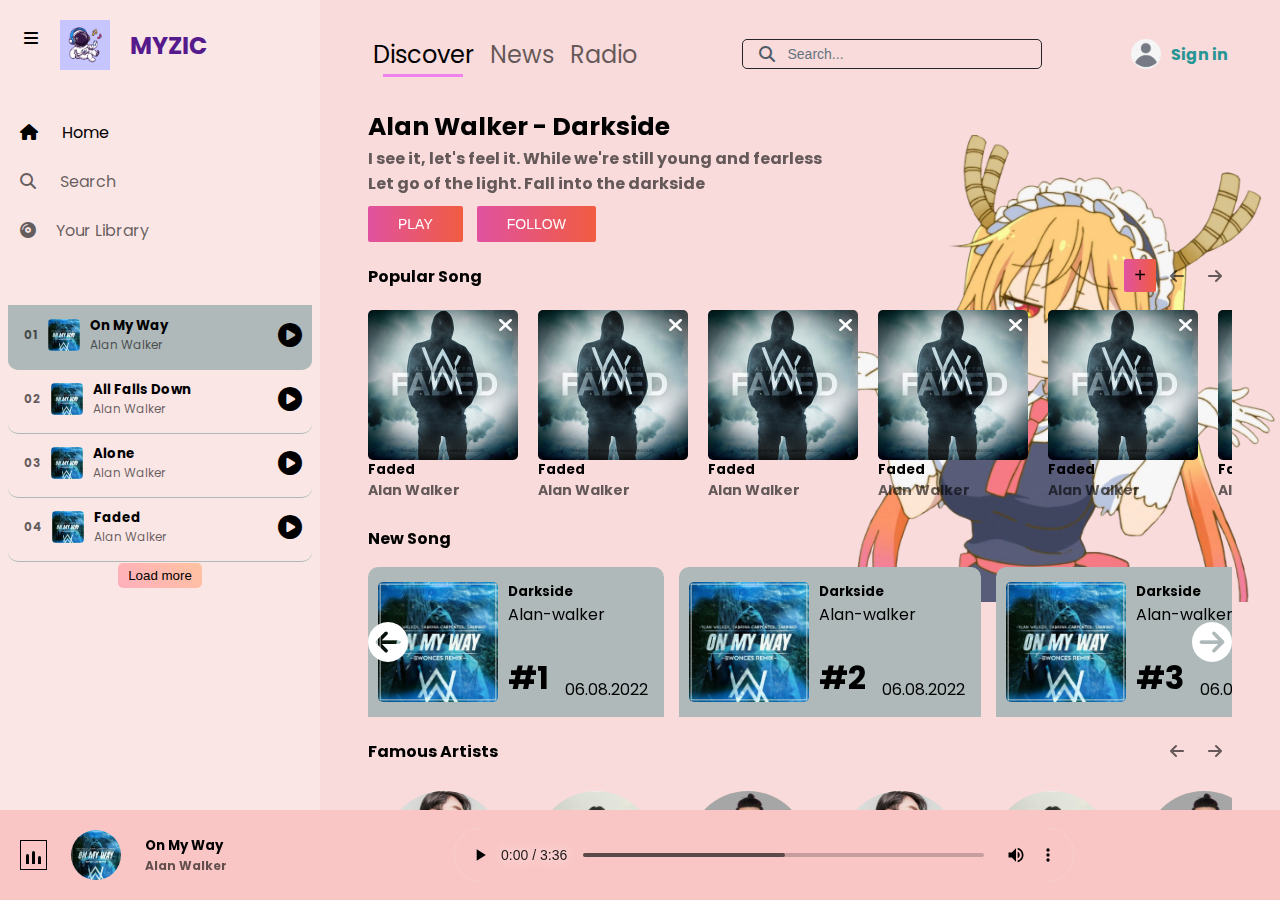
==== commit 52a1887d: "cap nhat" ====
--- a/index.html
+++ b/index.html
@@ -48,7 +48,16 @@
             <li><a href="News.html">News</a></li>
             <li><a href="Radio.html">Radio</a></li>
           </ul>
-          <div class="search"></div>
+          <div class="search-box">
+            <span class="icon"><i class="fa fa-search"></i></span>
+            <input
+              autocomplete="false"
+              type="search"
+              id="search"
+              placeholder="Search..."
+            />
+            <ul id="suggests"></ul>
+          </div>
           <a href="login.html" class="user flex">
             <img src="image/avatar.jpg" alt="user" />
             <h4>Sign in</h4>
@@ -218,6 +227,7 @@
                   <h5>Faded</h5>
                   <p class="subtitle">Alan Walker</p>
                 </div>
+                <i class="remove fa-solid fa-xmark"></i>
               </li>
               <li class="songItem SongItem">
                 <div class="img_play flex">
@@ -228,6 +238,7 @@
                   <h5>Faded</h5>
                   <p class="subtitle">Alan Walker</p>
                 </div>
+                <i class="remove fa-solid fa-xmark"></i>
               </li>
               <li class="songItem SongItem">
                 <div class="img_play flex">
@@ -238,6 +249,7 @@
                   <h5>Faded</h5>
                   <p class="subtitle">Alan Walker</p>
                 </div>
+                <i class="remove fa-solid fa-xmark"></i>
               </li>
               <li class="songItem SongItem">
                 <div class="img_play flex">
@@ -248,6 +260,7 @@
                   <h5>Faded</h5>
                   <p class="subtitle">Alan Walker</p>
                 </div>
+                <i class="remove fa-solid fa-xmark"></i>
               </li>
               <li class="songItem SongItem">
                 <div class="img_play flex">
@@ -258,6 +271,7 @@
                   <h5>Faded</h5>
                   <p class="subtitle">Alan Walker</p>
                 </div>
+                <i class="remove fa-solid fa-xmark"></i>
               </li>
               <li class="songItem SongItem">
                 <div class="img_play flex">
@@ -268,6 +282,7 @@
                   <h5>Faded</h5>
                   <p class="subtitle">Alan Walker</p>
                 </div>
+                <i class="remove fa-solid fa-xmark"></i>
               </li>
               <li class="songItem SongItem">
                 <div class="img_play flex">
@@ -278,6 +293,7 @@
                   <h5>Faded</h5>
                   <p class="subtitle">Alan Walker</p>
                 </div>
+                <i class="remove fa-solid fa-xmark"></i>
               </li>
             </ul>
           </div>
@@ -516,6 +532,106 @@
                 <h5 class="name">T.A.P</h5>
               </div>
             </div>
+          </div>
+          <div class="section tabs">
+            <div>
+              <input
+                type="button"
+                rel="2"
+                class="button chill btn_active"
+                value="Chill Song"
+              />
+              <input
+                type="button"
+                rel="3"
+                class="button sad"
+                value="Sad Song"
+              />
+            </div>
+            <ul class="chill_song SongItems flex tab_active">
+              <li class="SongItem">
+                <div class="img_play flex">
+                  <img src="image/2.jpg" alt="Alan" />
+                  <i class="fa-solid fa-play"></i>
+                </div>
+                <div>
+                  <h5>Faded</h5>
+                  <p class="subtitle">Alan Walker</p>
+                </div>
+              </li>
+              <li class="SongItem">
+                <div class="img_play flex">
+                  <img src="image/2.jpg" alt="Alan" />
+                  <i class="fa-solid fa-play"></i>
+                </div>
+                <div>
+                  <h5>Faded</h5>
+                  <p class="subtitle">Alan Walker</p>
+                </div>
+              </li>
+              <li class="SongItem">
+                <div class="img_play flex">
+                  <img src="image/2.jpg" alt="Alan" />
+                  <i class="fa-solid fa-play"></i>
+                </div>
+                <div>
+                  <h5>Faded</h5>
+                  <p class="subtitle">Alan Walker</p>
+                </div>
+              </li>
+              <li class="SongItem">
+                <div class="img_play flex">
+                  <img src="image/2.jpg" alt="Alan" />
+                  <i class="fa-solid fa-play"></i>
+                </div>
+                <div>
+                  <h5>Faded</h5>
+                  <p class="subtitle">Alan Walker</p>
+                </div>
+              </li>
+            </ul>
+            <ul class="sad_song SongItems flex">
+              <li class="SongItem">
+                <div class="img_play flex">
+                  <img src="image/2.jpg" alt="Alan" />
+                  <i class="fa-solid fa-play"></i>
+                </div>
+                <div>
+                  <h5>Stay</h5>
+                  <p class="subtitle">Justin Bieber</p>
+                </div>
+              </li>
+              <li class="SongItem">
+                <div class="img_play flex">
+                  <img src="image/2.jpg" alt="Alan" />
+                  <i class="fa-solid fa-play"></i>
+                </div>
+                <div>
+                  <h5>Stay</h5>
+                  <p class="subtitle">Justin Bieber</p>
+                </div>
+              </li>
+              <li class="SongItem">
+                <div class="img_play flex">
+                  <img src="image/2.jpg" alt="Alan" />
+                  <i class="fa-solid fa-play"></i>
+                </div>
+                <div>
+                  <h5>Stay</h5>
+                  <p class="subtitle">Justin Bieber</p>
+                </div>
+              </li>
+              <li class="SongItem">
+                <div class="img_play flex">
+                  <img src="image/2.jpg" alt="Alan" />
+                  <i class="fa-solid fa-play"></i>
+                </div>
+                <div>
+                  <h5>Stay</h5>
+                  <p class="subtitle">Justin Bieber</p>
+                </div>
+              </li>
+            </ul>
           </div>
           <div class="section suggest">
             <h4>May be you'll like</h4>
@@ -533,13 +649,15 @@
           </div>
           <div class="section slider">
             <div>
-              <img src="image/slider1.jpg" alt="slider1" />
+              <img src="image/slider1.jpg" alt="slider1" id="imgSlider" />
               <img src="image/slider2.jpg" alt="slider2" />
               <img src="image/slider3.jpg" alt="slider3" />
               <img src="image/slider4.jpg" alt="slider4" />
               <img src="image/slider5.jpg" alt="slider5" />
               <img src="image/slider6.jpg" alt="slider6" />
               <img src="image/slider7.jpg" alt="slider7" />
+              <i class="angle-left fa-solid fa-angle-left"></i>
+              <i class="angle-right fa-solid fa-angle-right"></i>
             </div>
           </div>
           <div class="section web_info">
@@ -549,25 +667,25 @@
                 <h4>Sản phẩm của Huy và Quang</h4>
               </div>
               <div class="flex space-between">
-                <a href="#">Giới thiệu</a>
-                <a href="#">Liên hệ</a>
-                <a href="#">Quảng cáo</a>
+                <a href="javascript:;">Giới thiệu</a>
+                <a href="javascript:;">Liên hệ</a>
+                <a href="javascript:;">Quảng cáo</a>
               </div>
               <div class="flex space-between">
-                <a href="#">Góp ý</a>
-                <a href="#">Thỏa thuận sử dụng</a>
+                <a href="javascript:;">Góp ý</a>
+                <a href="javascript:;">Thỏa thuận sử dụng</a>
               </div>
               <div class="social_media">
-                <a href="#"
+                <a href="javascript:;"
                   ><img src="image/facebook_icon.png" alt="facebook_icon"
                 /></a>
-                <a href="#"
+                <a href="javascript:;"
                   ><img src="image/twitter_icon.png" alt="twitter_icon"
                 /></a>
-                <a href="#"
+                <a href="javascript:;"
                   ><img src="image/linkedin_icon.png" alt="linkedin_icon"
                 /></a>
-                <a href="#"
+                <a href="javascript:;"
                   ><img src="image/github_icon.png" alt="github_icon"
                 /></a>
               </div>
--- a/css/index.css
+++ b/css/index.css
@@ -172,6 +172,49 @@
     transition: 1s linear;
 }
 
+header nav .search-box {
+    width: 300px;
+    white-space: nowrap;
+    position: relative;
+}
+
+#search {
+    width: 300px;
+    height: 30px;
+    background: transparent;
+    border: 1px solid #262626;
+    font-size: 14px;
+    color: #262626;
+    padding-left: 45px;
+    border-radius: 5px;
+    transition: all .55s ease;
+}
+
+#search::-webkit-input-placeholder {
+    color: #65737e;
+}
+
+#search:focus,
+#search:active {
+    outline: none;
+    background: #fff;
+    border-bottom-width: 2px;
+}
+
+header nav .search-box .icon {
+    position: absolute;
+    top: 50%;
+    transform: translateY(-50%);
+    margin-left: 17px;
+    z-index: 1;
+    color: #4f5b66;
+}
+
+#suggests {
+    position: absolute;
+    z-index: 999;
+}
+
 header nav .user img {
     width: 30px;
     height: 30px;
@@ -438,10 +481,11 @@
 
 .right_content .popular_song .pop_songs .songItem {
     min-width: 150px;
-    height: 140px;
     list-style-type: none;
     margin-right: 20px;
     transition: .3s linear;
+    position: relative;
+    border-radius: 0px 0px 5px 5px;
 }
 
 .right_content .popular_song .pop_songs .songItem .img_play {
@@ -507,6 +551,18 @@
     overflow: hidden;
     text-overflow: ellipsis;
     white-space: nowrap;
+}
+
+.songItem>i.remove {
+    position: absolute;
+    top: 5px;
+    right: 5px;
+    color: #fff;
+    font-size: 20px;
+}
+
+.songItem>i.remove:hover {
+    color: var(--menu-hover);
 }
 
 .new_song {
@@ -660,21 +716,108 @@
     margin-top: 6px;
 }
 
+.sad_song,
+.chill_song {
+    display: none;
+}
+
+.sad_song li,
+.chill_song li {
+    border-radius: 5px;
+    list-style-type: none;
+    width: 25%;
+    padding: 5px;
+    cursor: pointer;
+}
+
+.sad_song li .img_play,
+.chill_song li .img_play {
+    position: relative;
+    overflow: hidden;
+}
+
+.sad_song li img,
+.chill_song li img {
+    width: 100%;
+    border-radius: 5px;
+}
+
+.sad_song li i,
+.chill_song li i {
+    position: absolute;
+    opacity: 0;
+    color: #fff;
+    top: 50%;
+    left: 50%;
+    transform: translate(-50%, -50%);
+    font-size: 30px;
+}
+
+.sad_song li i:after,
+.chill_song li i:after {
+    content: '';
+    position: absolute;
+    width: 40px;
+    height: 40px;
+    border-radius: 50%;
+    border: 2px solid #fff;
+    left: -13px;
+    top: -7px;
+    box-shadow: inset 0px 0px 3px #fff;
+}
+
+.sad_song li:hover i,
+.chill_song li:hover i {
+    opacity: 1;
+}
+
+.sad_song li:hover img,
+.chill_song li:hover img {
+    filter: brightness(80%);
+    transform: scale(1.15);
+}
+
 .suggest>div {
     margin-top: 1rem;
     text-align: center;
 }
-
 
 .slider>div {
     display: flex;
     margin: auto;
     overflow: auto;
     max-width: 840px;
+    position: relative;
+}
+
+.slider>div::-webkit-scrollbar {
+    display: none;
 }
 
 .slider>div img {
     width: 100%;
+    transition: .7s;
+}
+
+.slider>div i {
+    position: absolute;
+    top: 50%;
+    transform: translateY(-50%);
+    color: #fff;
+    font-size: 50px;
+    cursor: pointer;
+}
+
+.slider>div i:hover {
+    color: var(--footer-color);
+}
+
+.slider>div i.angle-left {
+    left: 10px;
+}
+
+.slider>div i.angle-right {
+    right: 10px;
 }
 
 .web_info>div {
@@ -841,4 +984,30 @@
 
 audio::-webkit-media-controls-panel {
     background-color: var(--footer-color);
+}
+
+.find {
+    animation: blink 5s linear;
+}
+
+@keyframes blink {
+    0% {
+        background-color: transparent;
+    }
+
+    50% {
+        background-color: red;
+    }
+
+    100% {
+        background-color: transparent;
+    }
+}
+
+.btn_active {
+    background: linear-gradient(to right, #3ec7e0, #526bf4);
+}
+
+.tab_active {
+    display: flex;
 }--- a/css/responsive1.css
+++ b/css/responsive1.css
@@ -47,6 +47,20 @@
         right: 20px;
     }
 
+    .search-box {
+        display: none;
+    }
+
+    .sad_song,
+    .chill_song {
+        flex-wrap: wrap;
+    }
+
+    .sad_song li,
+    .chill_song li {
+        width: 50%;
+    }
+
     .content {
         height: 70%;
     }
@@ -61,6 +75,10 @@
 
     .content .left_content .menu_song {
         height: 69%;
+    }
+
+    .embed iframe {
+        width: 100%;
     }
 
     .content .right_content {
